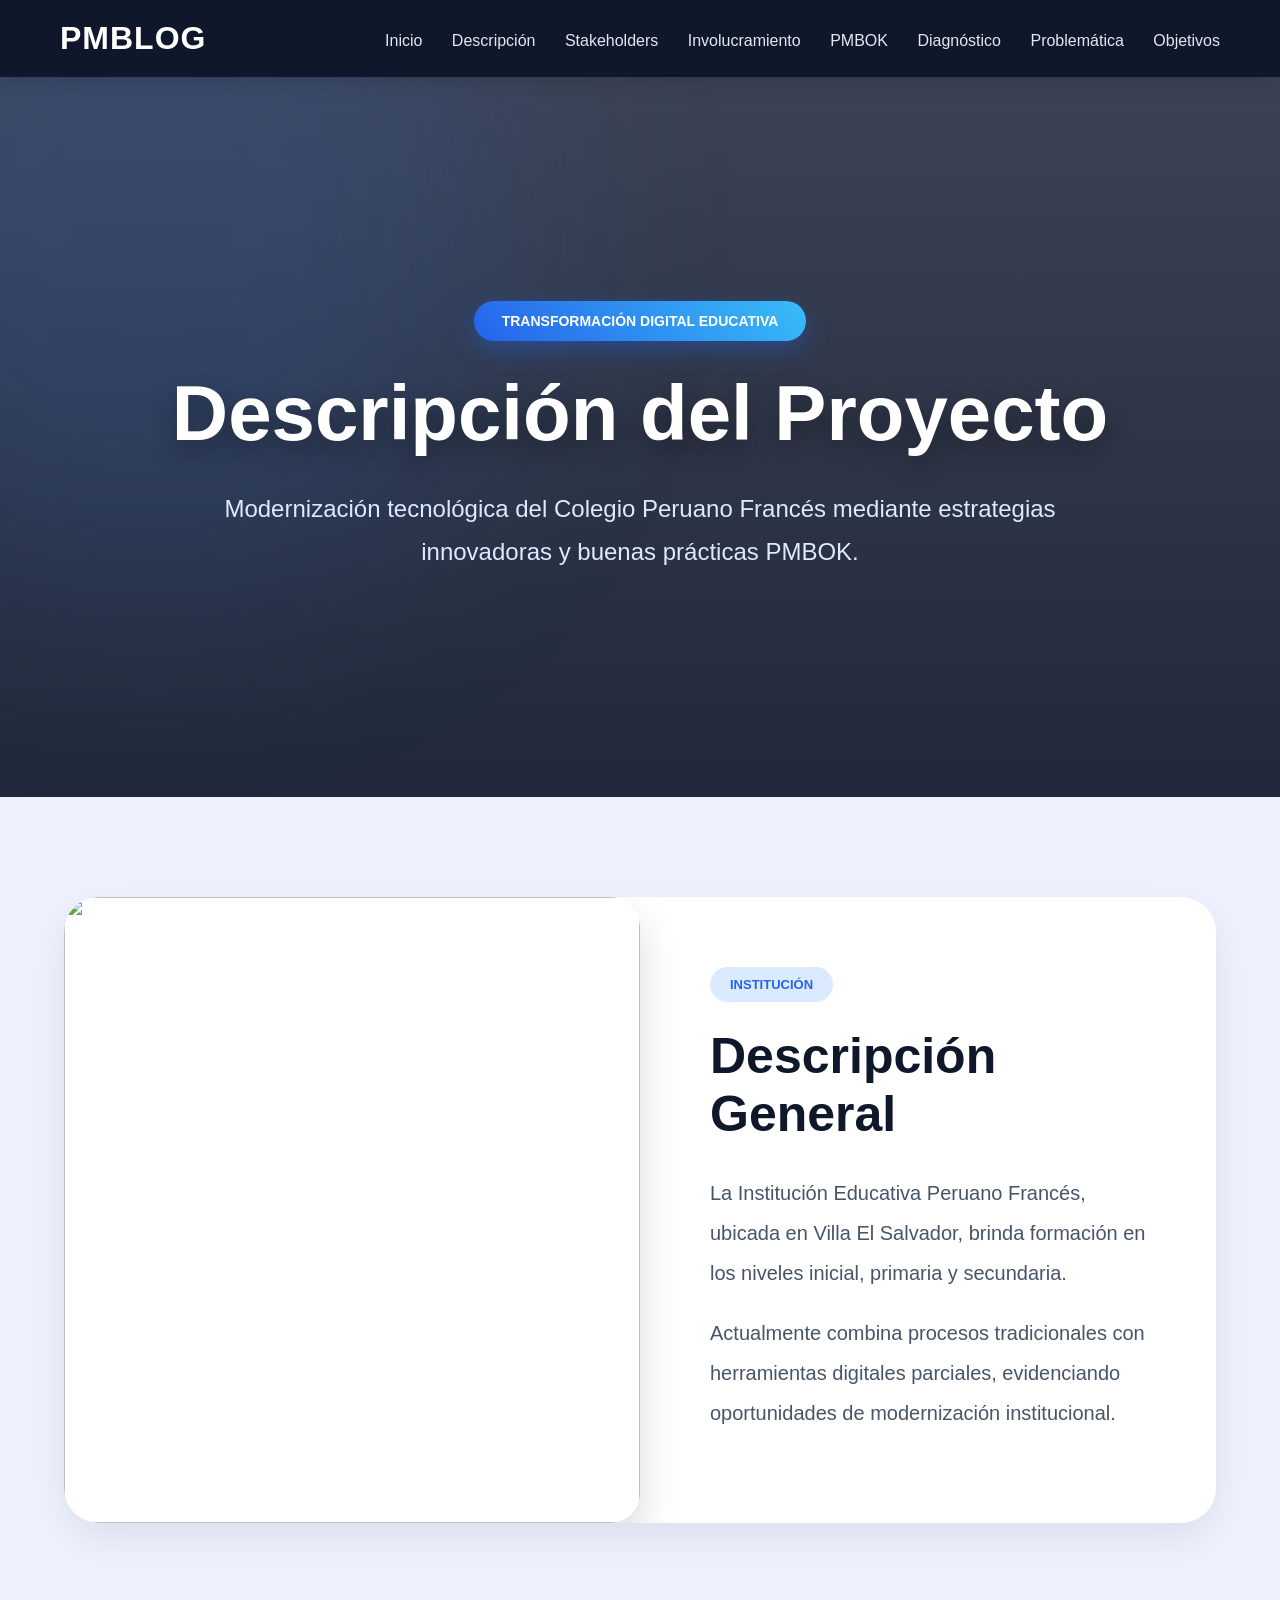
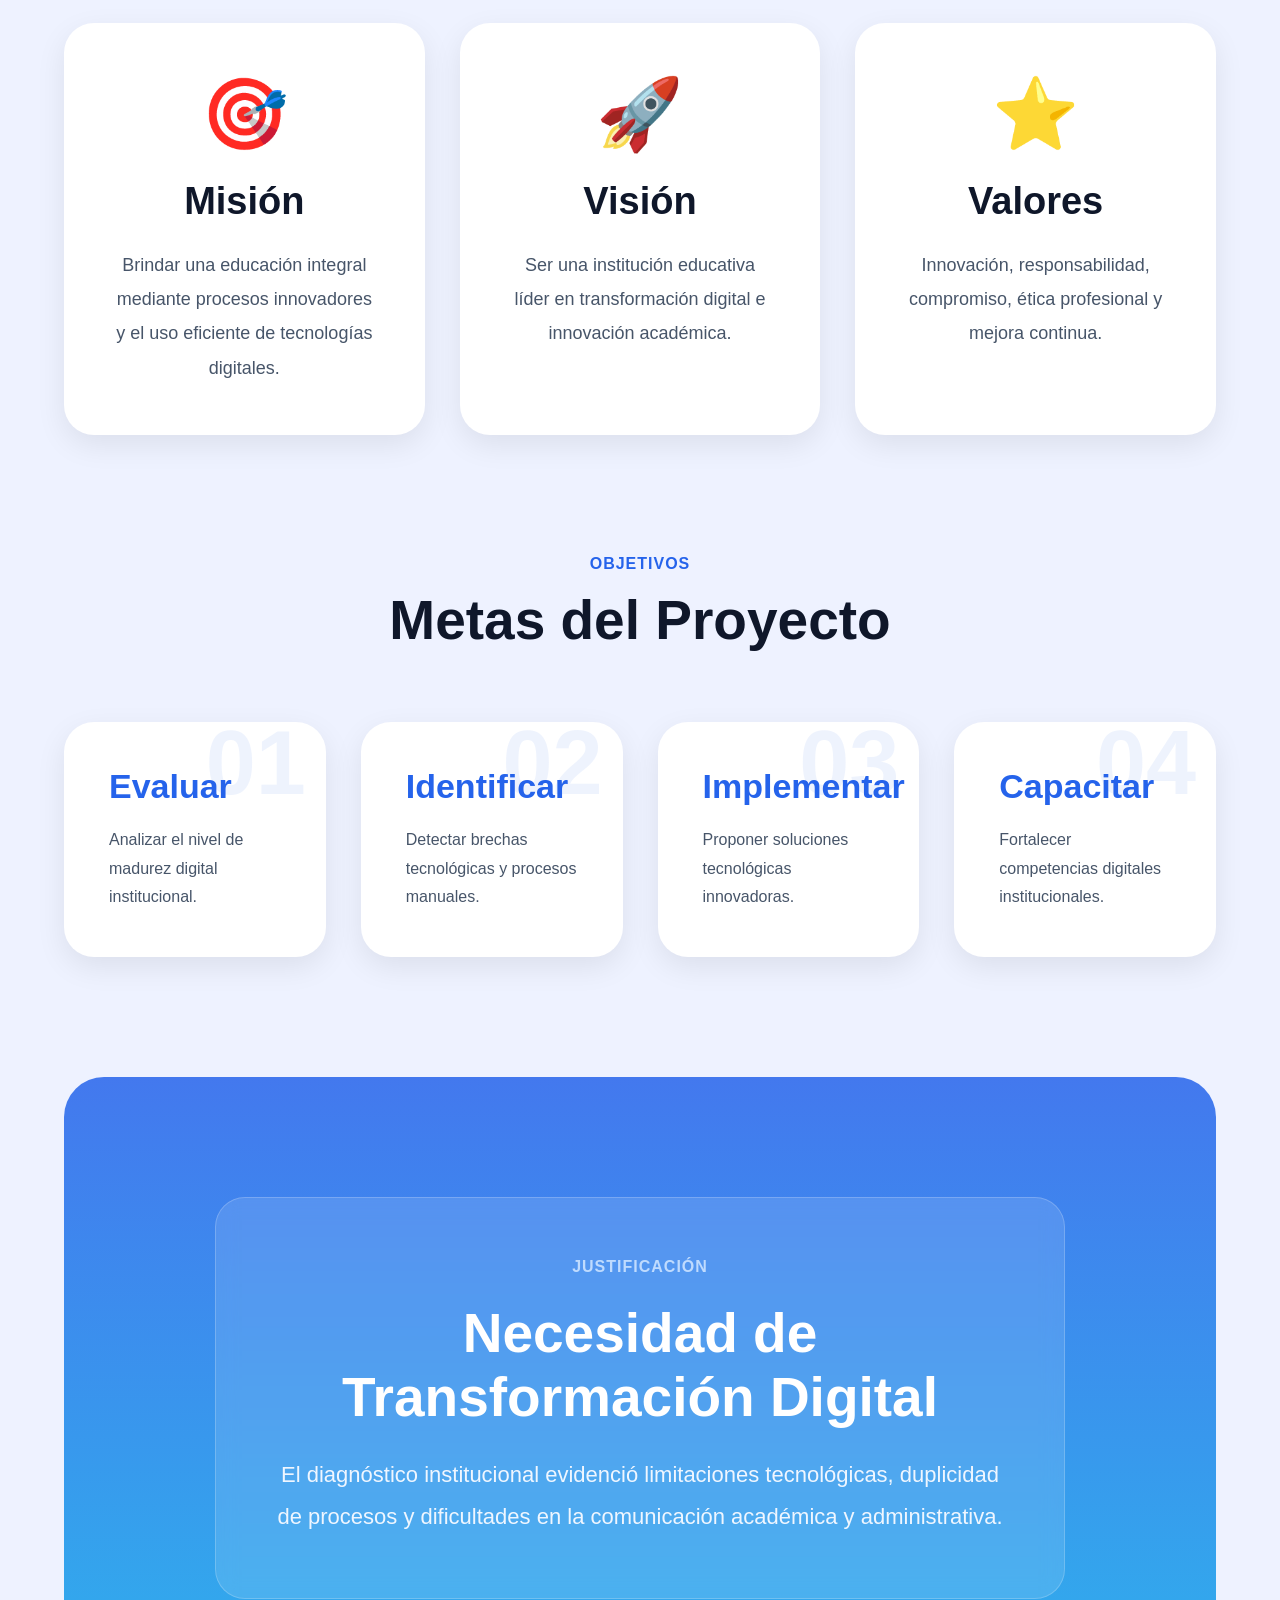
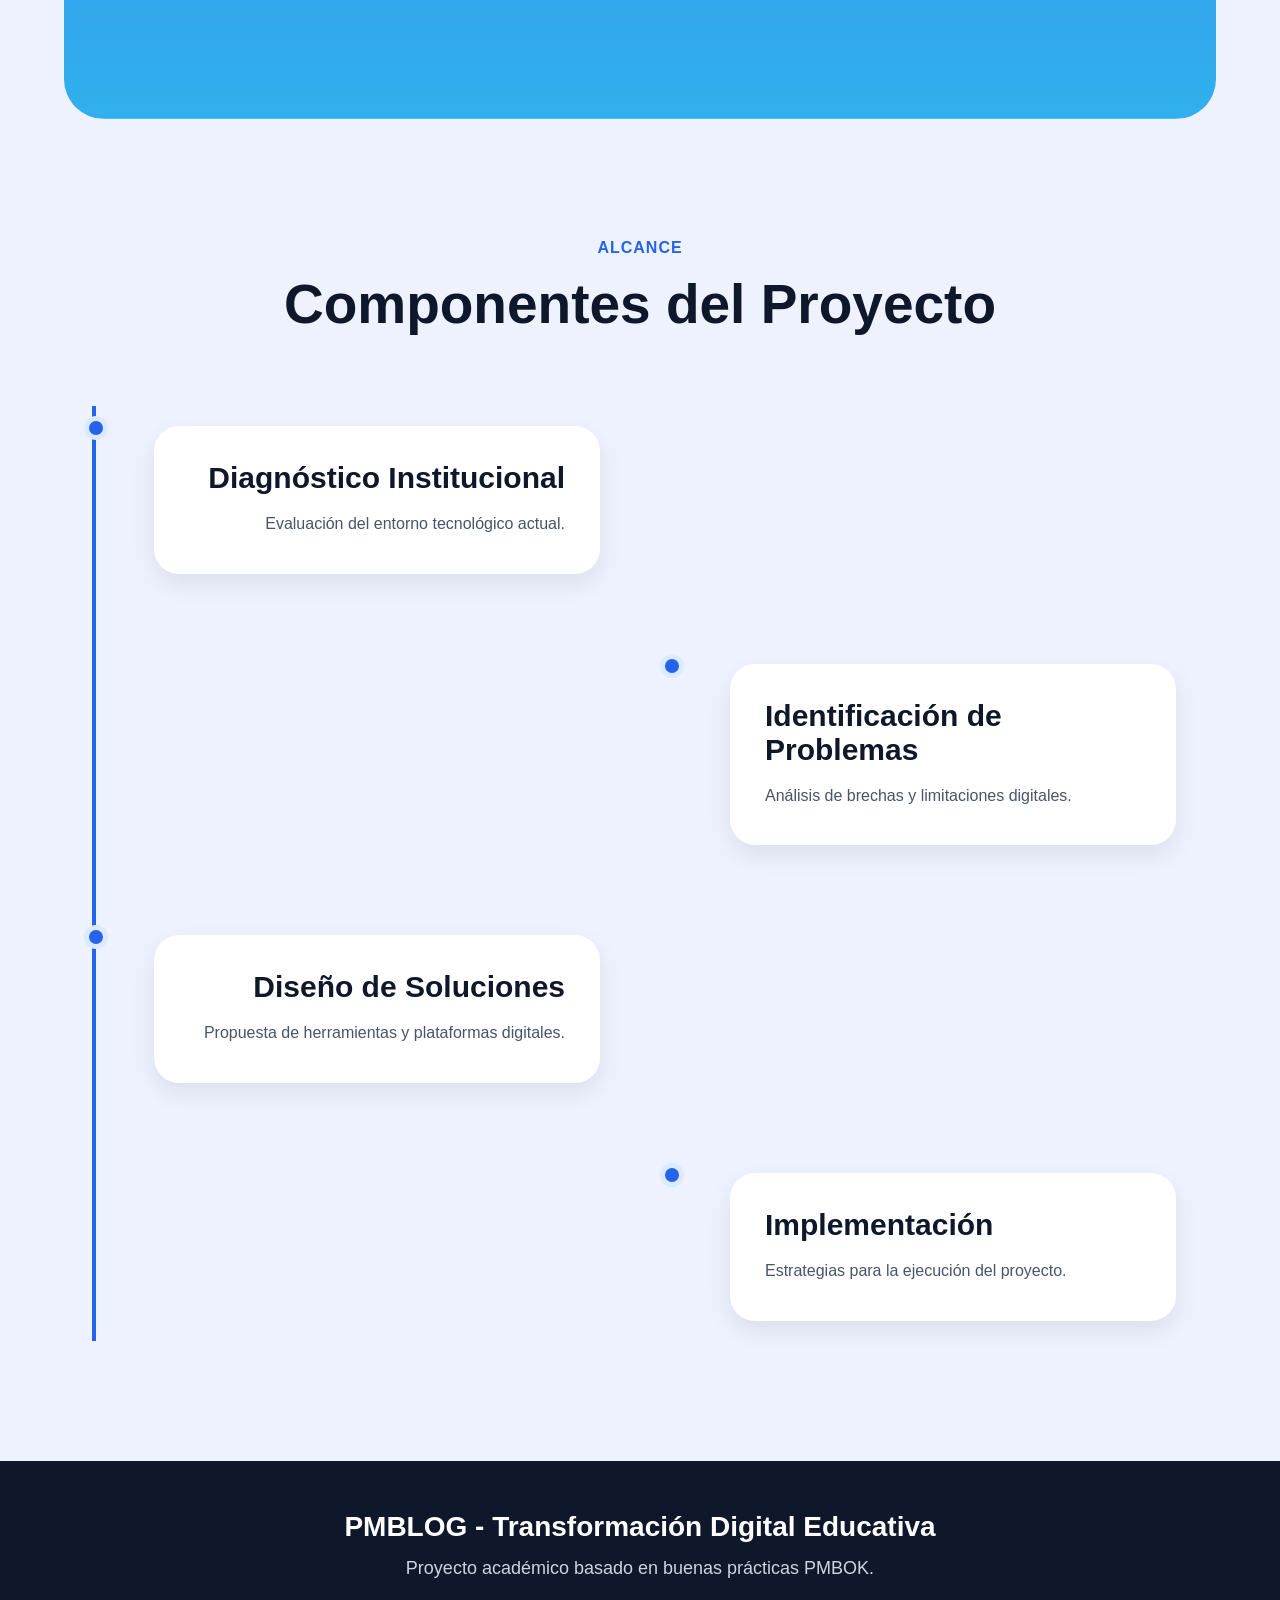
==== descripcion.html @ 5fd76dae "archivos en minusculas" ====
<!DOCTYPE html>
<html lang="es">

<head>

    <meta charset="UTF-8">

    <meta name="viewport" content="width=device-width, initial-scale=1.0">

    <title>Descripción del Proyecto - PMBLOG</title>

    <link rel="stylesheet" href="styles.css">

</head>

<body>

<!-- HEADER -->

<header>

    <div class="logo">
        PMBLOG
    </div>

    <nav>

        <a href="index.html">Inicio</a>
        <a href="descripcion.html">Descripción</a>
        <a href="stakeholders.html">Stakeholders</a>
        <a href="involucramiento.html">Involucramiento</a>
        <a href="proceso.html">PMBOK</a>
        <a href="diagnostico.html">Diagnóstico</a>
        <a href="problematica.html">Problemática</a>
        <a href="objetivos.html">Objetivos</a>

    </nav>

</header>

<!-- HERO FUTURISTA -->

<section class="hero-futurista">

    <div class="hero-overlay"></div>

    <div class="hero-futurista-content">

        <span class="categoria">
            TRANSFORMACIÓN DIGITAL EDUCATIVA
        </span>

        <h1>
            Descripción del Proyecto
        </h1>

        <p>
            Modernización tecnológica del
            Colegio Peruano Francés mediante
            estrategias innovadoras y buenas
            prácticas PMBOK.
        </p>

    </div>

</section>

<!-- DESCRIPCIÓN -->

<section class="bloque-futurista">

    <div class="bloque-img">

        <img
        src="https://images.unsplash.com/photo-1509062522246-3755977927d7">

    </div>

    <div class="bloque-info">

        <span class="mini-tag">
            INSTITUCIÓN
        </span>

        <h2>
            Descripción General
        </h2>

        <p>
            La Institución Educativa Peruano Francés,
            ubicada en Villa El Salvador,
            brinda formación en los niveles
            inicial, primaria y secundaria.
        </p>

        <p>
            Actualmente combina procesos
            tradicionales con herramientas
            digitales parciales, evidenciando
            oportunidades de modernización
            institucional.
        </p>

    </div>

</section>

<!-- MISION VISION -->

<section class="mvv-futurista">

    <div class="mvv-box">

        <div class="mvv-top">
            🎯
        </div>

        <h2>
            Misión
        </h2>

        <p>
            Brindar una educación integral
            mediante procesos innovadores
            y el uso eficiente de tecnologías digitales.
        </p>

    </div>

    <div class="mvv-box">

        <div class="mvv-top">
            🚀
        </div>

        <h2>
            Visión
        </h2>

        <p>
            Ser una institución educativa líder
            en transformación digital e innovación académica.
        </p>

    </div>

    <div class="mvv-box">

        <div class="mvv-top">
            ⭐
        </div>

        <h2>
            Valores
        </h2>

        <p>
            Innovación, responsabilidad,
            compromiso, ética profesional
            y mejora continua.
        </p>

    </div>

</section>

<!-- OBJETIVOS -->

<section class="objetivos-futuristas">

    <div class="titulo-central">

        <span>
            OBJETIVOS
        </span>

        <h2>
            Metas del Proyecto
        </h2>

    </div>

    <div class="objetivos-grid-futurista">

        <div class="objetivo-card">

            <div class="numero">
                01
            </div>

            <h3>
                Evaluar
            </h3>

            <p>
                Analizar el nivel
                de madurez digital
                institucional.
            </p>

        </div>

        <div class="objetivo-card">

            <div class="numero">
                02
            </div>

            <h3>
                Identificar
            </h3>

            <p>
                Detectar brechas
                tecnológicas y procesos manuales.
            </p>

        </div>

        <div class="objetivo-card">

            <div class="numero">
                03
            </div>

            <h3>
                Implementar
            </h3>

            <p>
                Proponer soluciones
                tecnológicas innovadoras.
            </p>

        </div>

        <div class="objetivo-card">

            <div class="numero">
                04
            </div>

            <h3>
                Capacitar
            </h3>

            <p>
                Fortalecer competencias
                digitales institucionales.
            </p>

        </div>

    </div>

</section>

<!-- JUSTIFICACIÓN -->

<section class="banner-justificacion">

    <div class="glass-box">

        <span>
            JUSTIFICACIÓN
        </span>

        <h2>
            Necesidad de Transformación Digital
        </h2>

        <p>
            El diagnóstico institucional evidenció
            limitaciones tecnológicas,
            duplicidad de procesos
            y dificultades en la comunicación
            académica y administrativa.
        </p>

    </div>

</section>

<!-- ALCANCE -->

<section class="alcance-section">

    <div class="titulo-central">

        <span>
            ALCANCE
        </span>

        <h2>
            Componentes del Proyecto
        </h2>

    </div>

    <div class="timeline">

        <div class="timeline-item">

            <div class="timeline-dot"></div>

            <div class="timeline-content">

                <h3>
                    Diagnóstico Institucional
                </h3>

                <p>
                    Evaluación del entorno tecnológico actual.
                </p>

            </div>

        </div>

        <div class="timeline-item">

            <div class="timeline-dot"></div>

            <div class="timeline-content">

                <h3>
                    Identificación de Problemas
                </h3>

                <p>
                    Análisis de brechas y limitaciones digitales.
                </p>

            </div>

        </div>

        <div class="timeline-item">

            <div class="timeline-dot"></div>

            <div class="timeline-content">

                <h3>
                    Diseño de Soluciones
                </h3>

                <p>
                    Propuesta de herramientas y plataformas digitales.
                </p>

            </div>

        </div>

        <div class="timeline-item">

            <div class="timeline-dot"></div>

            <div class="timeline-content">

                <h3>
                    Implementación
                </h3>

                <p>
                    Estrategias para la ejecución del proyecto.
                </p>

            </div>

        </div>

    </div>

</section>

<!-- FOOTER -->

<footer class="footer">

    <h3>
        PMBLOG - Transformación Digital Educativa
    </h3>

    <p>
        Proyecto académico basado
        en buenas prácticas PMBOK.
    </p>

</footer>

</body>

</html>
---- styles.css ----
*{
    margin:0;
    padding:0;
    box-sizing:border-box;
}

body{
    font-family:Arial, Helvetica, sans-serif;
    background:#f1f5f9;
    color:#1e293b;
}

/* HEADER */

header{
    background:#0f172a;
    padding:20px 60px;
    position:sticky;
    top:0;
    z-index:1000;
}

.logo{
    color:white;
    font-size:30px;
    font-weight:bold;
    display:inline-block;
}

nav{
    float:right;
    margin-top:5px;
}

nav a{
    color:#e2e8f0;
    text-decoration:none;
    margin-left:25px;
    font-size:16px;
    transition:0.3s;
}

nav a:hover{
    color:#38bdf8;
}

/* HERO */

.hero,
.hero-secundario{
    background:
    linear-gradient(
        rgba(15,23,42,0.85),
        rgba(15,23,42,0.85)
    ),
    url("img/portada.jpg");

    background-size:cover;
    background-position:center;

    text-align:center;

    padding:120px 20px;
}

.categoria{
    background:#2563eb;
    color:white;
    padding:10px 20px;
    border-radius:30px;
    font-size:14px;
    font-weight:bold;
}

.hero h1,
.hero-secundario h1{
    color:white;
    font-size:60px;
    margin-top:25px;
    line-height:1.2;
}

.hero p,
.hero-secundario p{
    color:#dbeafe;
    font-size:22px;
    margin-top:20px;
    line-height:1.8;
}

/* MINI CARDS */

.hero-mini-cards{
    margin-top:50px;
}

.mini-card{
    background:white;
    width:180px;
    display:inline-block;
    margin:10px;
    padding:25px;
    border-radius:20px;
    box-shadow:0 5px 15px rgba(0,0,0,0.1);
}

.mini-card h3{
    color:#2563eb;
    font-size:35px;
    margin-bottom:10px;
}

.mini-card span{
    color:#475569;
    font-size:16px;
}

/* BLOG */

.blog{
    width:90%;
    margin:50px auto;
    text-align:center;
}

.card{
    width:30%;
    background:white;
    display:inline-block;
    vertical-align:top;
    margin:15px;
    padding:35px;
    border-radius:20px;
    box-shadow:0 5px 20px rgba(0,0,0,0.08);
    transition:0.3s;
}

.card:hover{
    transform:translateY(-8px);
}

.card h2{
    color:#0f172a;
    margin-bottom:20px;
    font-size:28px;
}

.card p{
    color:#475569;
    line-height:1.8;
    margin-bottom:25px;
}

.card a{
    display:inline-block;
    background:#2563eb;
    color:white;
    padding:12px 24px;
    border-radius:10px;
    text-decoration:none;
    font-weight:bold;
}

.card a:hover{
    background:#1d4ed8;
}

/* INTEGRANTES */

.integrantes{
    background:rgba(255,255,255,0.12);
    width:70%;
    margin:50px auto 0 auto;
    padding:30px;
    border-radius:20px;
}

.integrantes h3{
    color:#38bdf8;
    margin-bottom:20px;
    font-size:30px;
}

.integrantes ul{
    list-style:none;
}

.integrantes li{
    color:white;
    margin-bottom:12px;
    font-size:20px;
}

/* CONTENIDO */

.contenido{
    width:90%;
    background:white;
    margin:50px auto;
    padding:60px;
    border-radius:20px;
    box-shadow:0 5px 20px rgba(0,0,0,0.08);
}

.contenido h2{
    text-align:center;
    color:#0f172a;
    font-size:42px;
    margin-bottom:35px;
}

.contenido p{
    font-size:20px;
    line-height:1.9;
    margin-bottom:25px;
    color:#475569;
    text-align:justify;
}

/* IMAGENES */

.imagen-contenido{
    width:100%;
    max-width:500px;
    height:280px;
    object-fit:cover;
    border-radius:20px;
    display:block;
    margin:0 auto 35px auto;
}

/* STAKEHOLDERS */

.contenedor-cards{
    width:92%;
    margin:60px auto;
    text-align:center;
}

.stake-card{
    width:30%;
    background:white;
    display:inline-block;
    vertical-align:top;
    margin:15px;
    border-radius:20px;
    overflow:hidden;
    box-shadow:0 5px 20px rgba(0,0,0,0.08);
    transition:0.3s;
}

.stake-card:hover{
    transform:translateY(-8px);
}

.stake-img{
    width:100%;
    height:250px;
    object-fit:cover;
}

.stake-info{
    padding:25px;
}

.badge{
    background:#2563eb;
    color:white;
    padding:8px 15px;
    border-radius:20px;
    font-size:13px;
}

.stake-card h2{
    color:#0f172a;
    margin:20px 0;
    font-size:28px;
}

.stake-card p{
    color:#475569;
    line-height:1.8;
}

/* TABLA */

.tabla-moderna{
    margin-top:30px;
}

.fila{
    display:flex;
    border-bottom:1px solid #e2e8f0;
}

.fila div{
    flex:1;
    padding:20px;
    font-size:18px;
}

.encabezado{
    background:#2563eb;
    color:white;
    font-weight:bold;
}

/* LISTAS */

.lista-requisitos{
    margin-top:30px;
    padding-left:20px;
}

.lista-requisitos li{
    margin-bottom:18px;
    font-size:20px;
    line-height:1.7;
    color:#475569;
}

/* FOOTER */

.footer{
    background:#0f172a;
    text-align:center;
    padding:50px 20px;
    margin-top:50px;
}

.footer h3{
    color:white;
    margin-bottom:15px;
    font-size:28px;
}

.footer p{
    color:#cbd5e1;
    font-size:18px;
}

/* RESPONSIVE */

@media(max-width:900px){

    header{
        text-align:center;
    }

    .logo{
        display:block;
    }

    nav{
        float:none;
        margin-top:20px;
    }

    nav a{
        display:block;
        margin:10px 0;
    }

    .hero h1,
    .hero-secundario h1{
        font-size:38px;
    }

    .hero p,
    .hero-secundario p{
        font-size:18px;
    }

    .mini-card{
        width:90%;
    }

    .card,
    .stake-card{
        width:95%;
    }

    .contenido{
        width:95%;
        padding:30px;
    }

    .contenido h2{
        font-size:32px;
    }

    .contenido p,
    .lista-requisitos li{
        font-size:18px;
    }

    .fila{
        display:block;
    }

    .integrantes{
        width:95%;
    }

}
/* TIMELINE PMBOK */

.timeline{

    margin-top:50px;

    position:relative;
}

.timeline::before{

    content:"";

    position:absolute;

    left:50%;

    top:0;

    width:4px;

    height:100%;

    background:#2563eb;

    transform:translateX(-50%);
}

.timeline-item{

    width:50%;

    padding:20px 40px;

    position:relative;
}

.timeline-item:nth-child(odd){

    left:0;

    text-align:right;
}

.timeline-item:nth-child(even){

    left:50%;
}

.timeline-numero{

    width:60px;

    height:60px;

    background:#2563eb;

    color:white;

    border-radius:50%;

    text-align:center;

    line-height:60px;

    font-size:24px;

    font-weight:bold;

    position:absolute;

    top:20px;
}

.timeline-item:nth-child(odd) .timeline-numero{

    right:-30px;
}

.timeline-item:nth-child(even) .timeline-numero{

    left:-30px;
}

.timeline-contenido{

    background:white;

    padding:30px;

    border-radius:20px;

    box-shadow:0 5px 20px rgba(0,0,0,0.08);
}

.timeline-contenido h3{

    color:#2563eb;

    margin-bottom:15px;

    font-size:28px;
}

.timeline-contenido p{

    color:#475569;

    line-height:1.8;
}

/* RESPONSIVE */

@media(max-width:900px){

    .timeline::before{
        left:30px;
    }

    .timeline-item{

        width:100%;

        left:0 !important;

        text-align:left !important;

        padding-left:80px;

        padding-right:20px;
    }

    .timeline-numero{

        left:0 !important;
    }

}
/* HERO PMBOK */

.hero-pmbok{

    height:700px;

    background:
    linear-gradient(
        rgba(15,23,42,.75),
        rgba(15,23,42,.85)
    ),
    url("../img/pmbok-banner.jpg");

    background-size:cover;
    background-position:center;

    display:flex;
    justify-content:center;
    align-items:center;

    text-align:center;

    position:relative;
}

.hero-pmbok-content{

    position:relative;
    z-index:2;

    max-width:900px;
}

.hero-pmbok h1{

    color:white;

    font-size:75px;

    margin-top:25px;
}

.hero-pmbok p{

    color:#dbeafe;

    font-size:24px;

    margin-top:20px;

    line-height:1.8;
}

/* BLOQUES */

.bloque-horizontal{

    width:90%;

    margin:80px auto;

    display:grid;

    grid-template-columns:1fr 1fr;

    gap:50px;

    align-items:center;
}

.bloque-img img{

    width:100%;

    height:500px;

    object-fit:cover;

    border-radius:30px;

    box-shadow:
    0 20px 40px rgba(0,0,0,.15);
}

.bloque-texto{

    position:relative;
}

.numero-fondo{

    position:absolute;

    top:-70px;

    left:0;

    font-size:140px;

    font-weight:bold;

    color:rgba(37,99,235,.08);
}

.bloque-texto h2{

    font-size:48px;

    color:#0f172a;

    margin-bottom:25px;
}

.bloque-texto p{

    font-size:22px;

    line-height:1.9;

    color:#475569;
}

/* CARDS */

.seccion-cards{

    background:white;

    padding:90px 5%;
}

.titulo-centro{

    text-align:center;

    margin-bottom:60px;
}

.titulo-centro h2{

    font-size:50px;

    color:#0f172a;
}

.cards-pmbok{

    display:grid;

    grid-template-columns:
    repeat(auto-fit,minmax(300px,1fr));

    gap:35px;
}

.fase-card{

    background:#f8fafc;

    border-radius:30px;

    overflow:hidden;

    transition:.4s;

    position:relative;

    box-shadow:
    0 10px 30px rgba(0,0,0,.08);
}

.fase-card:hover{

    transform:
    translateY(-12px);
}

.fase-card img{

    width:100%;

    height:240px;

    object-fit:cover;
}

.fase-card h3{

    font-size:32px;

    margin:25px;
}

.fase-card p{

    margin:0 25px 30px;

    line-height:1.8;

    color:#475569;
}

.fase-numero{

    position:absolute;

    top:15px;
    right:15px;

    width:55px;
    height:55px;

    border-radius:50%;

    background:#2563eb;

    color:white;

    text-align:center;

    line-height:55px;

    font-weight:bold;

    font-size:22px;
}

/* BANNER */

.banner-destacado{

    margin:100px auto;

    width:90%;

    background:
    linear-gradient(
        45deg,
        #2563eb,
        #0ea5e9
    );

    border-radius:35px;

    padding:90px;

    color:white;

    text-align:center;
}

.banner-destacado h2{

    font-size:55px;

    margin-bottom:25px;
}

.banner-destacado p{

    font-size:24px;

    line-height:1.9;
}

/* BENEFICIOS */

.beneficios-grid{

    width:90%;

    margin:80px auto;

    display:grid;

    grid-template-columns:
    repeat(auto-fit,minmax(280px,1fr));

    gap:30px;
}

.beneficio{

    background:white;

    padding:45px;

    border-radius:25px;

    text-align:center;

    transition:.4s;

    box-shadow:
    0 10px 25px rgba(0,0,0,.08);
}

.beneficio:hover{

    transform:scale(1.04);
}

.beneficio h3{

    color:#2563eb;

    font-size:32px;

    margin-bottom:20px;
}

.beneficio p{

    color:#475569;

    line-height:1.8;
}

/* RESPONSIVE */

@media(max-width:900px){

    .bloque-horizontal{

        grid-template-columns:1fr;
    }

    .hero-pmbok h1{

        font-size:45px;
    }

    .bloque-texto h2{

        font-size:35px;
    }

    .banner-destacado{

        padding:50px 30px;
    }

    .banner-destacado h2{

        font-size:38px;
    }

}
/* HERO PROBLEMÁTICA */

.hero-problematica{

    height:700px;

    background:
    linear-gradient(
        rgba(15,23,42,.78),
        rgba(15,23,42,.88)
    ),
    url("../img/problematica-banner.jpg");

    background-size:cover;
    background-position:center;

    display:flex;
    justify-content:center;
    align-items:center;

    text-align:center;

    position:relative;
}

.hero-problema-content{

    position:relative;

    z-index:2;

    max-width:900px;
}

.hero-problema-content h1{

    color:white;

    font-size:75px;

    margin-top:25px;
}

.hero-problema-content p{

    color:#dbeafe;

    font-size:24px;

    line-height:1.8;

    margin-top:20px;
}

/* INTRO */

.problema-intro{

    width:90%;

    margin:auto;

    margin-top:-80px;

    position:relative;

    z-index:5;
}

.problema-box{

    background:white;

    padding:60px;

    border-radius:30px;

    box-shadow:
    0 20px 40px rgba(0,0,0,.12);

    text-align:center;
}

.problema-box h2{

    font-size:45px;

    margin-bottom:25px;

    color:#0f172a;
}

.problema-box p{

    font-size:22px;

    line-height:1.9;

    color:#475569;
}

/* GRID */

.problemas-grid{

    width:90%;

    margin:80px auto;

    display:grid;

    grid-template-columns:
    repeat(3,1fr);

    gap:30px;
}

.problema-card{

    background:white;

    border-radius:30px;

    overflow:hidden;

    box-shadow:
    0 10px 30px rgba(0,0,0,.08);

    transition:.4s;
}

.problema-card:hover{

    transform:
    translateY(-12px);
}

.problema-card img{

    width:100%;

    height:260px;

    object-fit:cover;
}

.problema-info{

    padding:30px;
}

.problema-info h2{

    font-size:30px;

    margin-bottom:20px;

    color:#0f172a;
}

.problema-info p{

    line-height:1.8;

    color:#475569;
}

/* TAMAÑOS */

.grande{

    grid-column:span 2;
}

.ancho{

    grid-column:span 2;
}

/* IMPACTO */

.impacto-section{

    width:90%;

    margin:100px auto;

    display:grid;

    grid-template-columns:1fr 1fr;

    gap:50px;

    align-items:center;
}

.impacto-left{

    background:
    linear-gradient(
        45deg,
        #2563eb,
        #0ea5e9
    );

    padding:80px;

    border-radius:35px;

    color:white;

    text-align:center;
}

.impacto-numero{

    font-size:120px;

    font-weight:bold;
}

.impacto-left h2{

    font-size:40px;

    margin-top:20px;
}

.impacto-right p{

    font-size:22px;

    line-height:1.9;

    margin-bottom:25px;

    color:#475569;
}

.impacto-right ul{

    padding-left:25px;
}

.impacto-right li{

    margin-bottom:18px;

    font-size:20px;

    color:#334155;
}

/* SOLUCIÓN */

.solucion-banner{

    width:90%;

    margin:100px auto;

    background:#0f172a;

    border-radius:35px;

    padding:90px;

    text-align:center;
}

.solucion-banner h2{

    color:white;

    font-size:55px;

    margin-bottom:30px;
}

.solucion-banner p{

    color:#cbd5e1;

    font-size:24px;

    line-height:1.9;

    max-width:900px;

    margin:auto;
}

/* RESPONSIVE */

@media(max-width:900px){

    .hero-problema-content h1{

        font-size:45px;
    }

    .problemas-grid{

        grid-template-columns:1fr;
    }

    .grande,
    .ancho{

        grid-column:span 1;
    }

    .impacto-section{

        grid-template-columns:1fr;
    }

    .solucion-banner{

        padding:50px 25px;
    }

    .solucion-banner h2{

        font-size:38px;
    }

}
/* HERO DIAGNÓSTICO */

.hero-diagnostico{

    height:700px;

    background:
    linear-gradient(
        rgba(15,23,42,.80),
        rgba(15,23,42,.88)
    ),
    url("../img/diagnostico-banner.jpg");

    background-size:cover;
    background-position:center;

    display:flex;
    justify-content:center;
    align-items:center;

    text-align:center;
}

.hero-diagnostico-content{

    max-width:900px;
}

.hero-diagnostico h1{

    color:white;

    font-size:75px;

    margin-top:25px;
}

.hero-diagnostico p{

    color:#dbeafe;

    font-size:24px;

    margin-top:20px;

    line-height:1.8;
}

/* DASHBOARD */

.dashboard{

    width:90%;

    margin:auto;

    margin-top:-100px;

    position:relative;

    z-index:5;

    display:grid;

    grid-template-columns:2fr 1fr 1fr;

    gap:25px;
}

.dashboard-card{

    background:white;

    border-radius:30px;

    padding:35px;

    box-shadow:
    0 15px 40px rgba(0,0,0,.1);
}

.dashboard-card.grande img{

    width:100%;

    height:280px;

    object-fit:cover;

    border-radius:20px;

    margin-top:25px;
}

.dashboard-card h2{

    font-size:38px;

    margin-bottom:20px;
}

.dashboard-card p{

    line-height:1.8;

    color:#475569;
}

.dashboard-card.mini{

    display:flex;

    flex-direction:column;

    justify-content:center;

    align-items:center;

    text-align:center;
}

.dashboard-card.mini h3{

    font-size:24px;

    color:#334155;

    margin-bottom:20px;
}

.dashboard-card.mini span{

    font-size:55px;

    font-weight:bold;

    color:#2563eb;
}

/* INDICADORES */

.indicadores-section{

    width:90%;

    margin:90px auto;

    display:grid;

    grid-template-columns:
    repeat(auto-fit,minmax(280px,1fr));

    gap:35px;
}

.indicador-box{

    background:white;

    padding:45px;

    border-radius:30px;

    text-align:center;

    transition:.4s;

    box-shadow:
    0 10px 30px rgba(0,0,0,.08);
}

.indicador-box:hover{

    transform:translateY(-10px);
}

.circle{

    width:150px;

    height:150px;

    margin:auto;

    border-radius:50%;

    border:12px solid #2563eb;

    display:flex;
    justify-content:center;
    align-items:center;

    font-size:38px;

    font-weight:bold;

    color:#2563eb;

    margin-bottom:30px;
}

.indicador-box h3{

    font-size:28px;

    color:#0f172a;
}

/* ANALISIS */

.analisis-grid{

    width:90%;

    margin:80px auto;

    display:grid;

    gap:30px;
}

.analisis-item{

    background:white;

    border-radius:30px;

    overflow:hidden;

    display:grid;

    grid-template-columns:320px 1fr;

    align-items:center;

    box-shadow:
    0 10px 30px rgba(0,0,0,.08);

    transition:.4s;
}

.analisis-item:hover{

    transform:scale(1.02);
}

.analisis-item img{

    width:100%;

    height:100%;

    object-fit:cover;
}

.analisis-item div{

    padding:40px;
}

.analisis-item h2{

    font-size:36px;

    margin-bottom:20px;

    color:#0f172a;
}

.analisis-item p{

    line-height:1.8;

    color:#475569;

    font-size:20px;
}

/* FINAL */

.diagnostico-final{

    width:90%;

    margin:100px auto;

    background:
    linear-gradient(
        rgba(37,99,235,.85),
        rgba(14,165,233,.85)
    ),
    url("../img/tecnologia.jpg");

    background-size:cover;
    background-position:center;

    border-radius:35px;

    padding:120px 60px;

    position:relative;

    overflow:hidden;
}

.blur-box{

    background:
    rgba(255,255,255,.15);

    backdrop-filter:blur(12px);

    padding:50px;

    border-radius:30px;

    max-width:850px;

    margin:auto;

    text-align:center;
}

.blur-box h2{

    color:white;

    font-size:55px;

    margin-bottom:30px;
}

.blur-box p{

    color:#eff6ff;

    font-size:24px;

    line-height:1.9;
}

/* RESPONSIVE */

@media(max-width:900px){

    .dashboard{

        grid-template-columns:1fr;
    }

    .hero-diagnostico h1{

        font-size:45px;
    }

    .analisis-item{

        grid-template-columns:1fr;
    }

    .analisis-item img{

        height:250px;
    }

    .blur-box h2{

        font-size:38px;
    }

} 
/* HERO OBJETIVOS */

.hero-objetivos{

    height:650px;

    background:
    linear-gradient(
        rgba(15,23,42,.82),
        rgba(15,23,42,.90)
    ),
    url("../img/objetivos-banner.jpg");

    background-size:cover;
    background-position:center;

    display:flex;
    justify-content:center;
    align-items:center;

    text-align:center;
}

.hero-objetivos-content{

    max-width:900px;
}

.hero-objetivos h1{

    color:white;

    font-size:70px;

    margin-top:25px;
}

.hero-objetivos p{

    color:#dbeafe;

    font-size:24px;

    line-height:1.8;

    margin-top:20px;
}

/* OBJETIVO GENERAL */

.objetivo-general{

    width:85%;

    margin:auto;

    margin-top:-70px;

    position:relative;

    z-index:5;

    background:white;

    padding:70px;

    border-radius:30px;

    box-shadow:
    0 15px 40px rgba(0,0,0,.10);

    text-align:center;
}

.linea-top{

    width:120px;

    height:6px;

    background:#2563eb;

    margin:auto;

    border-radius:20px;

    margin-bottom:35px;
}

.objetivo-general h2{

    font-size:48px;

    color:#0f172a;

    margin-bottom:30px;
}

.objetivo-general p{

    font-size:24px;

    line-height:2;

    color:#475569;
}

/* ESPECÍFICOS */

.objetivos-especificos{

    width:90%;

    margin:100px auto;
}

.titulo-formal{

    text-align:center;

    margin-bottom:70px;
}

.titulo-formal h2{

    font-size:55px;

    color:#0f172a;

    margin-bottom:20px;
}

.titulo-formal p{

    font-size:22px;

    color:#64748b;
}

.objetivos-grid{

    display:grid;

    grid-template-columns:
    repeat(auto-fit,minmax(280px,1fr));

    gap:35px;
}

.objetivo-item{

    background:white;

    padding:45px;

    border-radius:30px;

    position:relative;

    overflow:hidden;

    transition:.4s;

    box-shadow:
    0 10px 30px rgba(0,0,0,.08);
}

.objetivo-item:hover{

    transform:
    translateY(-10px);
}

.objetivo-numero{

    position:absolute;

    top:-10px;
    right:20px;

    font-size:90px;

    font-weight:bold;

    color:rgba(37,99,235,.08);
}

.objetivo-item h3{

    font-size:34px;

    color:#2563eb;

    margin-bottom:25px;

    position:relative;
}

.objetivo-item p{

    line-height:1.9;

    color:#475569;

    position:relative;
}

/* RESULTADOS */

.resultados-formales{

    width:90%;

    margin:100px auto;
}

.resultado-box{

    background:#0f172a;

    padding:80px;

    border-radius:35px;

    color:white;
}

.resultado-box h2{

    font-size:50px;

    margin-bottom:40px;

    text-align:center;
}

.resultado-box ul{

    max-width:800px;

    margin:auto;

    padding-left:20px;
}

.resultado-box li{

    font-size:22px;

    margin-bottom:25px;

    line-height:1.8;
}

/* INDICADORES */

.indicadores-formales{

    width:90%;

    margin:100px auto;

    text-align:center;
}

.indicadores-formales h2{

    font-size:50px;

    margin-bottom:60px;

    color:#0f172a;
}

.indicadores-grid{

    display:grid;

    grid-template-columns:
    repeat(auto-fit,minmax(250px,1fr));

    gap:35px;
}

.indicador-formal{

    background:white;

    padding:50px;

    border-radius:30px;

    box-shadow:
    0 10px 30px rgba(0,0,0,.08);

    transition:.4s;
}

.indicador-formal:hover{

    transform:scale(1.05);
}

.indicador-formal span{

    font-size:70px;

    font-weight:bold;

    color:#2563eb;

    display:block;

    margin-bottom:20px;
}

.indicador-formal p{

    color:#475569;

    font-size:20px;
}

/* RESPONSIVE */

@media(max-width:900px){

    .hero-objetivos h1{

        font-size:45px;
    }

    .objetivo-general{

        padding:40px 25px;
    }

    .objetivo-general h2{

        font-size:35px;
    }

    .objetivo-general p{

        font-size:18px;
    }

    .titulo-formal h2{

        font-size:38px;
    }

    .resultado-box{

        padding:50px 25px;
    }

    .resultado-box h2{

        font-size:36px;
    }

}
/* =========================
   RESET
========================= */

*{
    margin:0;
    padding:0;
    box-sizing:border-box;
}

html{
    scroll-behavior:smooth;
}

body{
    font-family:Arial, Helvetica, sans-serif;
    background:#eef2ff;
    color:#1e293b;
    overflow-x:hidden;
}

/* =========================
   HEADER
========================= */

header{

    background:#0f172a;

    display:flex;
    justify-content:space-between;
    align-items:center;

    padding:20px 60px;

    position:sticky;
    top:0;

    z-index:1000;

    box-shadow:
    0 5px 20px rgba(0,0,0,.15);
}

.logo{

    color:white;

    font-size:32px;

    font-weight:bold;

    letter-spacing:1px;
}

nav a{

    color:#e2e8f0;

    text-decoration:none;

    margin-left:25px;

    font-size:16px;

    transition:.3s;
}

nav a:hover{

    color:#38bdf8;
}

/* =========================
   HERO FUTURISTA
========================= */

.hero-futurista{

    height:720px;

    background:
    linear-gradient(
        rgba(15,23,42,.80),
        rgba(15,23,42,.92)
    ),
    url("https://images.unsplash.com/photo-1522202176988-66273c2fd55f");

    background-size:cover;
    background-position:center;

    display:flex;
    justify-content:center;
    align-items:center;

    text-align:center;

    position:relative;

    overflow:hidden;
}

.hero-overlay{

    position:absolute;

    width:700px;
    height:700px;

    background:
    rgba(59,130,246,.15);

    border-radius:50%;

    filter:blur(120px);

    top:-200px;
    left:-200px;
}

.hero-futurista-content{

    position:relative;

    z-index:2;

    max-width:1000px;

    padding:20px;
}

.categoria{

    background:
    linear-gradient(
        45deg,
        #2563eb,
        #38bdf8
    );

    color:white;

    padding:12px 28px;

    border-radius:50px;

    font-size:14px;

    font-weight:bold;

    display:inline-block;

    box-shadow:
    0 8px 25px rgba(37,99,235,.4);
}

.hero-futurista h1{

    color:white;

    font-size:78px;

    margin-top:30px;

    line-height:1.1;

    text-shadow:
    0 10px 25px rgba(0,0,0,.35);
}

.hero-futurista p{

    color:#dbeafe;

    font-size:24px;

    margin-top:30px;

    line-height:1.8;
}

/* =========================
   BLOQUES FUTURISTAS
========================= */

.bloque-futurista{

    width:90%;

    margin:100px auto;

    background:white;

    border-radius:35px;

    overflow:hidden;

    display:grid;

    grid-template-columns:1fr 1fr;

    box-shadow:
    0 15px 40px rgba(0,0,0,.08);

    transition:.4s;
}

.bloque-futurista:hover{

    transform:
    translateY(-8px);
}

.bloque-img img{

    width:100%;

    height:100%;

    object-fit:cover;
}

.bloque-info{

    padding:70px;
}

.mini-tag{

    background:#dbeafe;

    color:#2563eb;

    padding:10px 20px;

    border-radius:50px;

    font-size:13px;

    font-weight:bold;

    display:inline-block;

    margin-bottom:25px;
}

.bloque-info h2{

    font-size:50px;

    color:#0f172a;

    margin-bottom:30px;
}

.bloque-info p{

    color:#475569;

    line-height:2;

    font-size:20px;

    margin-bottom:20px;
}

/* =========================
   MISION VISION
========================= */

.mvv-futurista{

    width:90%;

    margin:auto;

    display:grid;

    grid-template-columns:
    repeat(auto-fit,minmax(300px,1fr));

    gap:35px;
}

.mvv-box{

    background:white;

    padding:50px;

    border-radius:30px;

    text-align:center;

    position:relative;

    overflow:hidden;

    transition:.4s;

    box-shadow:
    0 10px 30px rgba(0,0,0,.08);
}

.mvv-box:hover{

    transform:
    translateY(-10px);

    box-shadow:
    0 20px 40px rgba(37,99,235,.15);
}

.mvv-top{

    font-size:70px;

    margin-bottom:25px;
}

.mvv-box h2{

    color:#0f172a;

    font-size:38px;

    margin-bottom:25px;
}

.mvv-box p{

    color:#475569;

    line-height:1.9;

    font-size:18px;
}

/* =========================
   TITULOS
========================= */

.titulo-central{

    text-align:center;

    margin-bottom:70px;
}

.titulo-central span{

    color:#2563eb;

    font-weight:bold;

    letter-spacing:1px;
}

.titulo-central h2{

    font-size:55px;

    color:#0f172a;

    margin-top:15px;
}

/* =========================
   OBJETIVOS
========================= */

.objetivos-futuristas{

    width:90%;

    margin:120px auto;
}

.objetivos-grid-futurista{

    display:grid;

    grid-template-columns:
    repeat(auto-fit,minmax(250px,1fr));

    gap:35px;
}

.objetivo-card{

    background:white;

    padding:45px;

    border-radius:30px;

    position:relative;

    overflow:hidden;

    transition:.4s;

    box-shadow:
    0 10px 30px rgba(0,0,0,.08);
}

.objetivo-card:hover{

    transform:
    scale(1.04);
}

.numero{

    position:absolute;

    top:-10px;
    right:20px;

    font-size:90px;

    font-weight:bold;

    color:rgba(37,99,235,.08);
}

.objetivo-card h3{

    font-size:34px;

    color:#2563eb;

    margin-bottom:20px;
}

.objetivo-card p{

    color:#475569;

    line-height:1.8;
}

/* =========================
   JUSTIFICACION
========================= */

.banner-justificacion{

    width:90%;

    margin:120px auto;

    background:
    linear-gradient(
        rgba(37,99,235,.85),
        rgba(14,165,233,.85)
    ),
    url("https://images.unsplash.com/photo-1516321318423-f06f85e504b3");

    background-size:cover;
    background-position:center;

    border-radius:40px;

    padding:120px 50px;

    position:relative;

    overflow:hidden;
}

.glass-box{

    max-width:850px;

    margin:auto;

    background:
    rgba(255,255,255,.12);

    backdrop-filter:blur(10px);

    border:
    1px solid rgba(255,255,255,.2);

    padding:60px;

    border-radius:30px;

    text-align:center;
}

.glass-box span{

    color:#bfdbfe;

    font-weight:bold;

    letter-spacing:1px;
}

.glass-box h2{

    color:white;

    font-size:55px;

    margin:25px 0;
}

.glass-box p{

    color:#eff6ff;

    font-size:22px;

    line-height:1.9;
}

/* =========================
   TIMELINE
========================= */

.alcance-section{

    width:90%;

    margin:120px auto;
}

.timeline{

    position:relative;

    margin-top:60px;
}

.timeline::before{

    content:"";

    position:absolute;

    left:30px;
    top:0;

    width:4px;
    height:100%;

    background:#2563eb;
}

.timeline-item{

    position:relative;

    padding-left:90px;

    margin-bottom:50px;
}

.timeline-dot{

    width:24px;
    height:24px;

    background:#2563eb;

    border-radius:50%;

    position:absolute;

    left:20px;
    top:10px;

    border:5px solid #dbeafe;
}

.timeline-content{

    background:white;

    padding:35px;

    border-radius:25px;

    box-shadow:
    0 10px 25px rgba(0,0,0,.08);

    transition:.3s;
}

.timeline-content:hover{

    transform:
    translateX(10px);
}

.timeline-content h3{

    color:#0f172a;

    font-size:30px;

    margin-bottom:15px;
}

.timeline-content p{

    color:#475569;

    line-height:1.8;
}

/* =========================
   FOOTER
========================= */

.footer{

    background:#0f172a;

    color:white;

    text-align:center;

    padding:50px 20px;

    margin-top:100px;
}

.footer h3{

    font-size:28px;

    margin-bottom:15px;
}

.footer p{

    color:#cbd5e1;
}

/* =========================
   RESPONSIVE
========================= */

@media(max-width:900px){

    header{

        flex-direction:column;
    }

    nav{

        margin-top:20px;

        text-align:center;
    }

    nav a{

        display:block;

        margin:10px 0;
    }

    .hero-futurista h1{

        font-size:45px;
    }

    .hero-futurista p{

        font-size:18px;
    }

    .bloque-futurista{

        grid-template-columns:1fr;
    }

    .bloque-info{

        padding:35px;
    }

    .bloque-info h2{

        font-size:35px;
    }

    .glass-box{

        padding:35px 25px;
    }

    .glass-box h2{

        font-size:35px;
    }

    .timeline-item{

        padding-left:70px;
    }

}
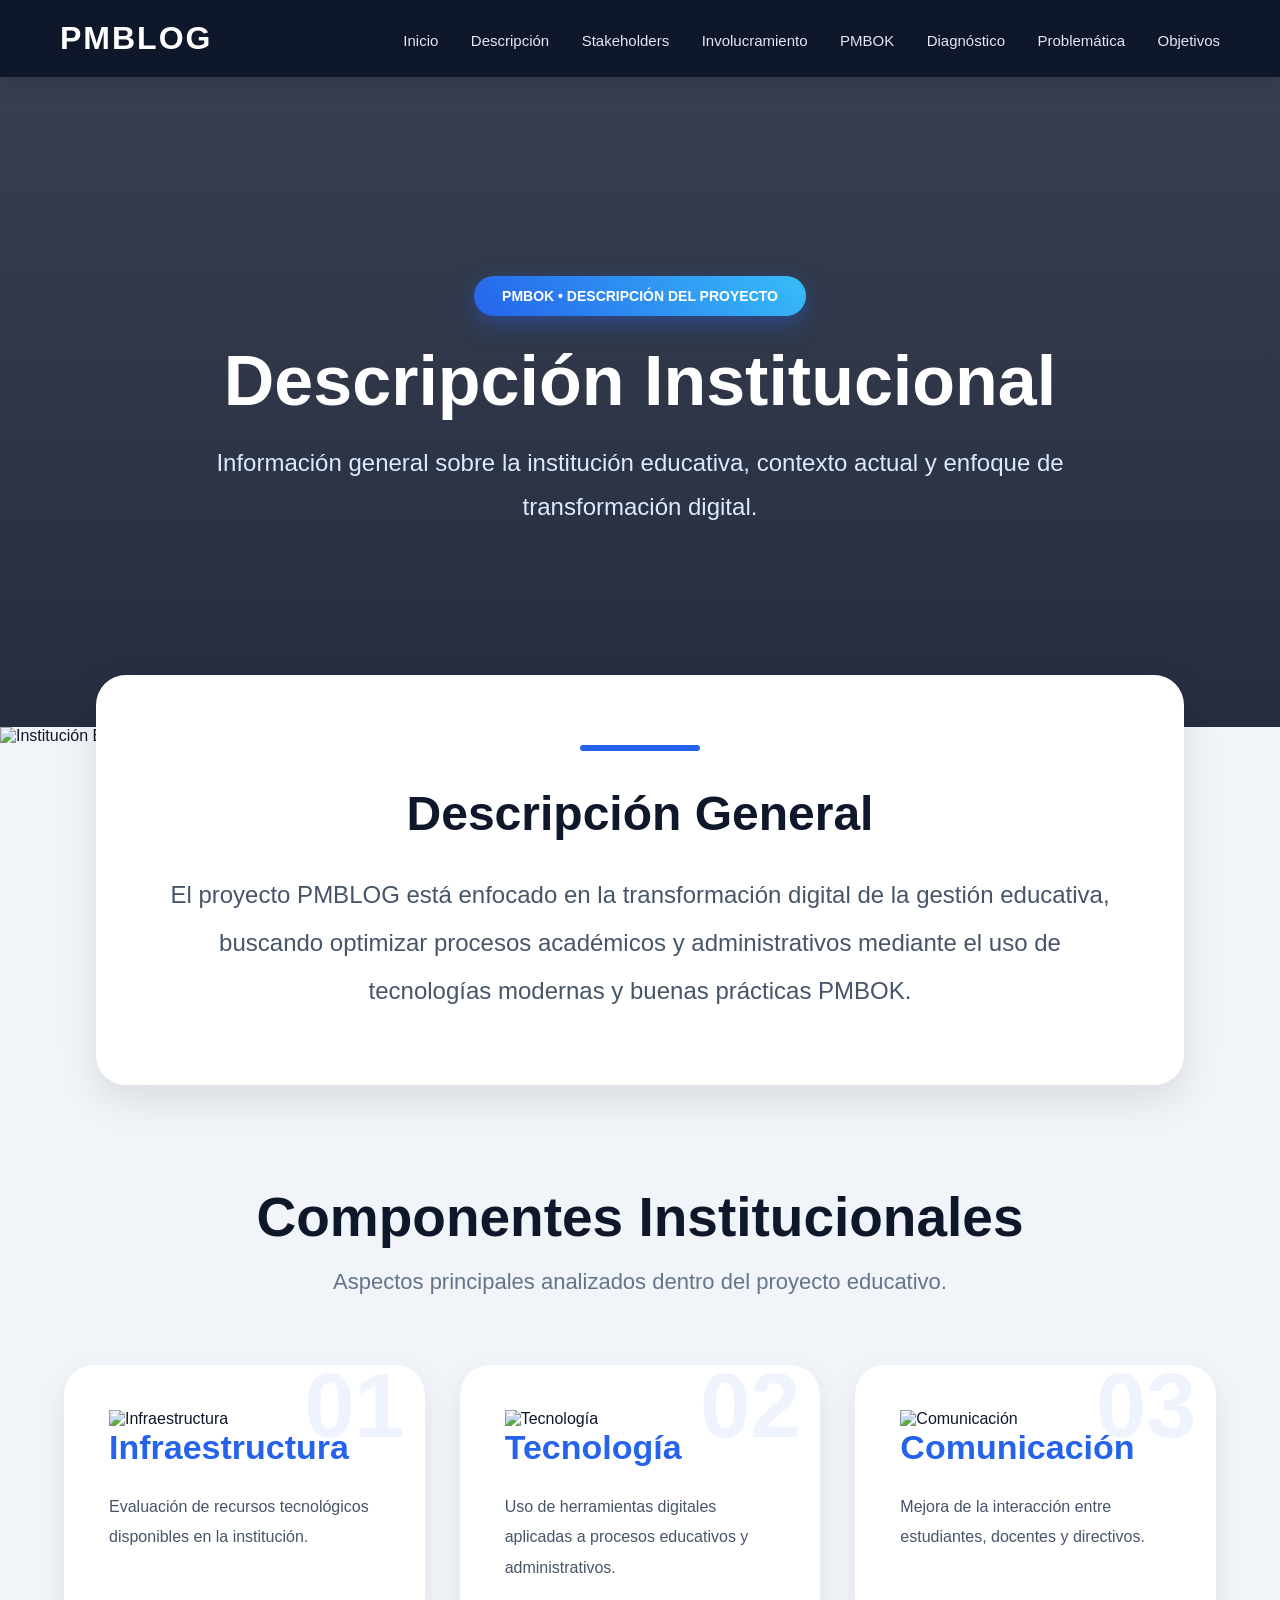
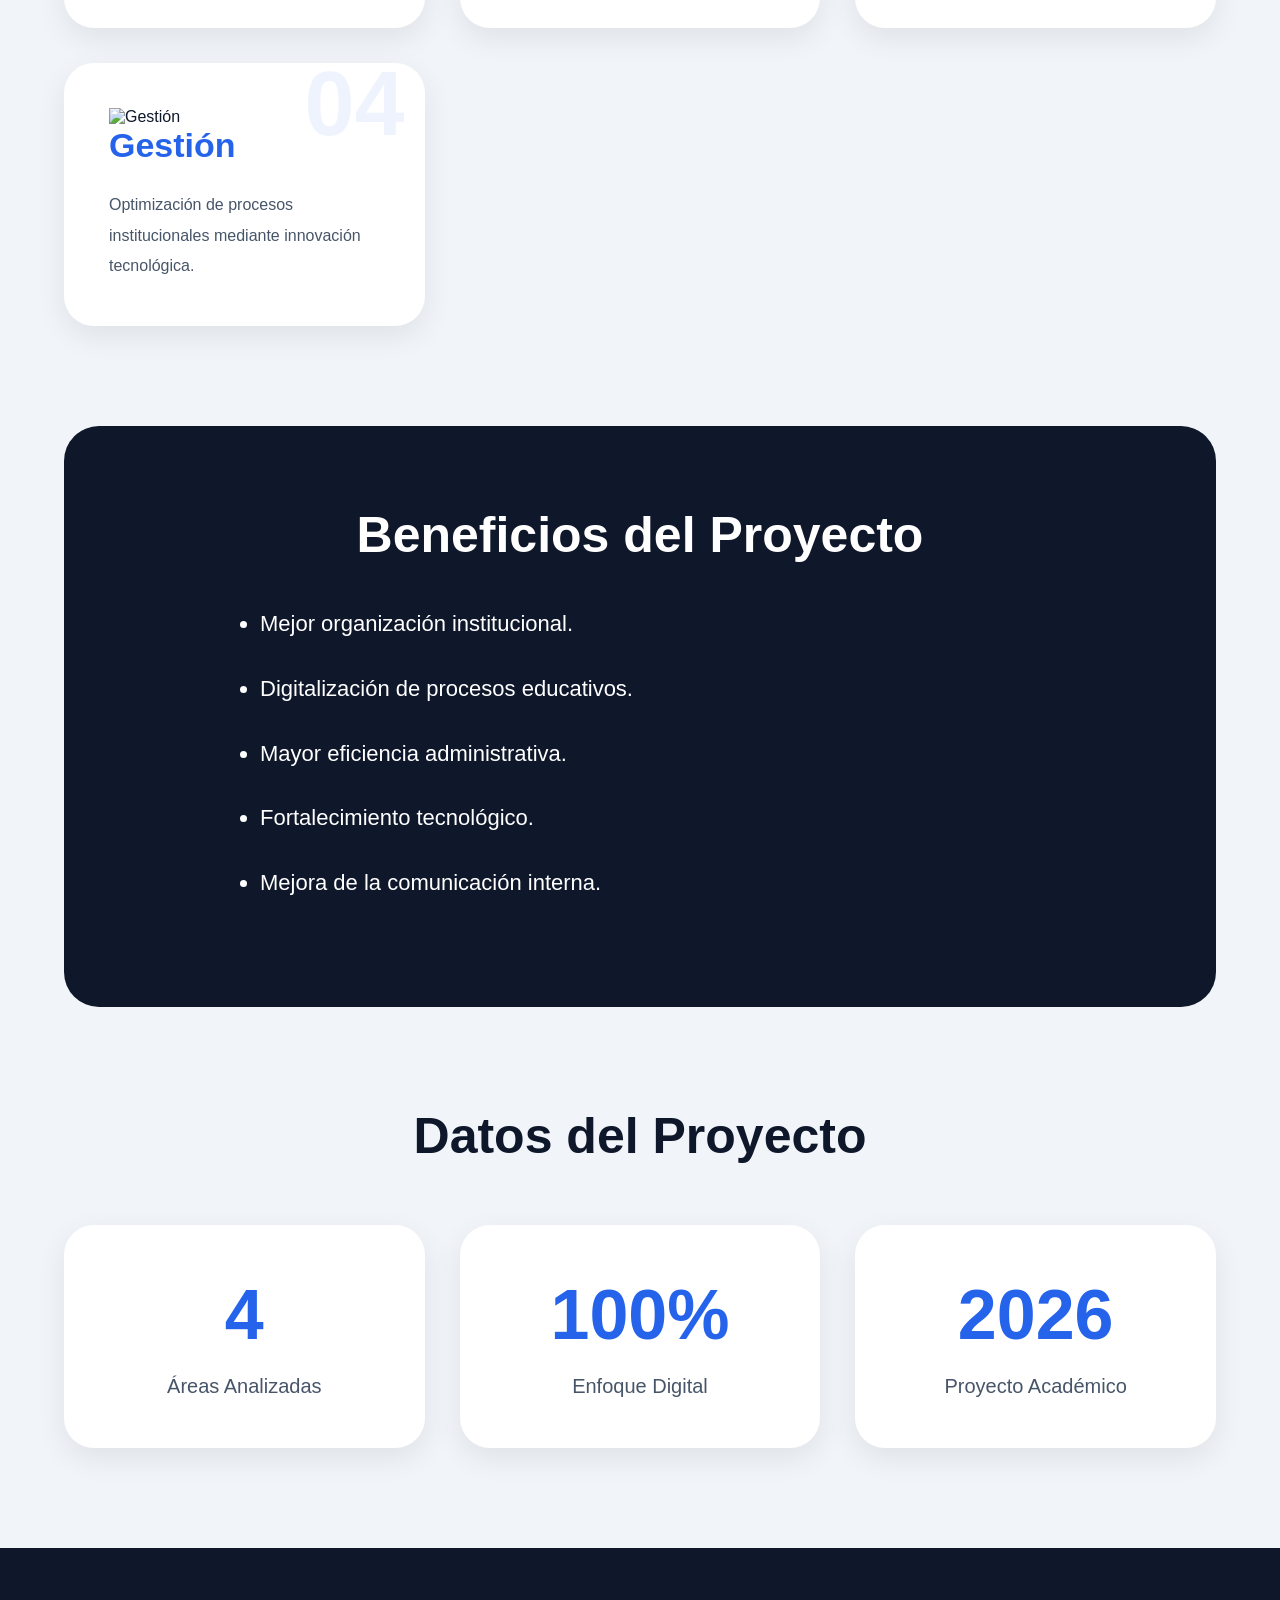
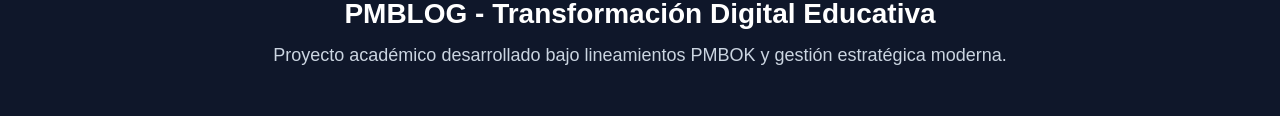
==== commit 25b55d12: "Rediseño moderno de la pagina principal 48" ====
--- a/descripcion.html
+++ b/descripcion.html
@@ -7,7 +7,7 @@
 
     <meta name="viewport" content="width=device-width, initial-scale=1.0">
 
-    <title>Descripción del Proyecto - PMBLOG</title>
+    <title>Descripción - PMBLOG</title>
 
     <link rel="stylesheet" href="styles.css">
 
@@ -38,336 +38,258 @@
 
 </header>
 
-<!-- HERO FUTURISTA -->
-
-<section class="hero-futurista">
-
-    <div class="hero-overlay"></div>
-
-    <div class="hero-futurista-content">
+<!-- HERO -->
+
+<section class="hero-objetivos">
+
+    <div class="hero-objetivos-content">
 
         <span class="categoria">
-            TRANSFORMACIÓN DIGITAL EDUCATIVA
+            PMBOK • DESCRIPCIÓN DEL PROYECTO
         </span>
 
         <h1>
-            Descripción del Proyecto
+            Descripción Institucional
         </h1>
 
         <p>
-            Modernización tecnológica del
-            Colegio Peruano Francés mediante
-            estrategias innovadoras y buenas
-            prácticas PMBOK.
+            Información general sobre
+            la institución educativa,
+            contexto actual y enfoque
+            de transformación digital.
         </p>
 
     </div>
 
 </section>
 
-<!-- DESCRIPCIÓN -->
-
-<section class="bloque-futurista">
-
-    <div class="bloque-img">
-
-        <img
-        src="https://images.unsplash.com/photo-1509062522246-3755977927d7">
-
-    </div>
-
-    <div class="bloque-info">
-
-        <span class="mini-tag">
-            INSTITUCIÓN
-        </span>
+<!-- IMAGEN PRINCIPAL -->
+
+<section class="imagen-principal">
+
+    <img src="https://images.unsplash.com/photo-1509062522246-3755977927d7?q=80&w=1400&auto=format&fit=crop"
+         alt="Institución Educativa">
+
+</section>
+
+<!-- DESCRIPCIÓN GENERAL -->
+
+<section class="objetivo-general">
+
+    <div class="linea-top"></div>
+
+    <h2>
+        Descripción General
+    </h2>
+
+    <p>
+        El proyecto PMBLOG está enfocado
+        en la transformación digital
+        de la gestión educativa,
+        buscando optimizar procesos
+        académicos y administrativos
+        mediante el uso de tecnologías
+        modernas y buenas prácticas PMBOK.
+    </p>
+
+</section>
+
+<!-- COMPONENTES -->
+
+<section class="objetivos-especificos">
+
+    <div class="titulo-formal">
 
         <h2>
-            Descripción General
+            Componentes Institucionales
         </h2>
 
         <p>
-            La Institución Educativa Peruano Francés,
-            ubicada en Villa El Salvador,
-            brinda formación en los niveles
-            inicial, primaria y secundaria.
+            Aspectos principales analizados
+            dentro del proyecto educativo.
         </p>
 
-        <p>
-            Actualmente combina procesos
-            tradicionales con herramientas
-            digitales parciales, evidenciando
-            oportunidades de modernización
-            institucional.
-        </p>
-
-    </div>
-
-</section>
-
-<!-- MISION VISION -->
-
-<section class="mvv-futurista">
-
-    <div class="mvv-box">
-
-        <div class="mvv-top">
-            🎯
-        </div>
-
-        <h2>
-            Misión
-        </h2>
-
-        <p>
-            Brindar una educación integral
-            mediante procesos innovadores
-            y el uso eficiente de tecnologías digitales.
-        </p>
-
-    </div>
-
-    <div class="mvv-box">
-
-        <div class="mvv-top">
-            🚀
-        </div>
-
-        <h2>
-            Visión
-        </h2>
-
-        <p>
-            Ser una institución educativa líder
-            en transformación digital e innovación académica.
-        </p>
-
-    </div>
-
-    <div class="mvv-box">
-
-        <div class="mvv-top">
-            ⭐
-        </div>
-
-        <h2>
-            Valores
-        </h2>
-
-        <p>
-            Innovación, responsabilidad,
-            compromiso, ética profesional
-            y mejora continua.
-        </p>
-
-    </div>
-
-</section>
-
-<!-- OBJETIVOS -->
-
-<section class="objetivos-futuristas">
-
-    <div class="titulo-central">
-
-        <span>
-            OBJETIVOS
-        </span>
-
-        <h2>
-            Metas del Proyecto
-        </h2>
-
-    </div>
-
-    <div class="objetivos-grid-futurista">
-
-        <div class="objetivo-card">
-
-            <div class="numero">
+    </div>
+
+    <div class="objetivos-grid">
+
+        <!-- ITEM -->
+
+        <div class="objetivo-item">
+
+            <img src="https://images.unsplash.com/photo-1523240795612-9a054b0db644?q=80&w=900&auto=format&fit=crop"
+                 alt="Infraestructura">
+
+            <div class="objetivo-numero">
                 01
             </div>
 
             <h3>
-                Evaluar
+                Infraestructura
             </h3>
 
             <p>
-                Analizar el nivel
-                de madurez digital
-                institucional.
-            </p>
-
-        </div>
-
-        <div class="objetivo-card">
-
-            <div class="numero">
+                Evaluación de recursos
+                tecnológicos disponibles
+                en la institución.
+            </p>
+
+        </div>
+
+        <!-- ITEM -->
+
+        <div class="objetivo-item">
+
+            <img src="https://images.unsplash.com/photo-1516321497487-e288fb19713f?q=80&w=900&auto=format&fit=crop"
+                 alt="Tecnología">
+
+            <div class="objetivo-numero">
                 02
             </div>
 
             <h3>
-                Identificar
+                Tecnología
             </h3>
 
             <p>
-                Detectar brechas
-                tecnológicas y procesos manuales.
-            </p>
-
-        </div>
-
-        <div class="objetivo-card">
-
-            <div class="numero">
+                Uso de herramientas digitales
+                aplicadas a procesos educativos
+                y administrativos.
+            </p>
+
+        </div>
+
+        <!-- ITEM -->
+
+        <div class="objetivo-item">
+
+            <img src="https://images.unsplash.com/photo-1524178232363-1fb2b075b655?q=80&w=900&auto=format&fit=crop"
+                 alt="Comunicación">
+
+            <div class="objetivo-numero">
                 03
             </div>
 
             <h3>
-                Implementar
+                Comunicación
             </h3>
 
             <p>
-                Proponer soluciones
-                tecnológicas innovadoras.
-            </p>
-
-        </div>
-
-        <div class="objetivo-card">
-
-            <div class="numero">
+                Mejora de la interacción
+                entre estudiantes,
+                docentes y directivos.
+            </p>
+
+        </div>
+
+        <!-- ITEM -->
+
+        <div class="objetivo-item">
+
+            <img src="https://images.unsplash.com/photo-1450101499163-c8848c66ca85?q=80&w=900&auto=format&fit=crop"
+                 alt="Gestión">
+
+            <div class="objetivo-numero">
                 04
             </div>
 
             <h3>
-                Capacitar
+                Gestión
             </h3>
 
             <p>
-                Fortalecer competencias
-                digitales institucionales.
-            </p>
-
-        </div>
-
-    </div>
-
-</section>
-
-<!-- JUSTIFICACIÓN -->
-
-<section class="banner-justificacion">
-
-    <div class="glass-box">
-
-        <span>
-            JUSTIFICACIÓN
-        </span>
+                Optimización de procesos
+                institucionales mediante
+                innovación tecnológica.
+            </p>
+
+        </div>
+
+    </div>
+
+</section>
+
+<!-- BENEFICIOS -->
+
+<section class="resultados-formales">
+
+    <div class="resultado-box">
 
         <h2>
-            Necesidad de Transformación Digital
+            Beneficios del Proyecto
         </h2>
 
-        <p>
-            El diagnóstico institucional evidenció
-            limitaciones tecnológicas,
-            duplicidad de procesos
-            y dificultades en la comunicación
-            académica y administrativa.
-        </p>
-
-    </div>
-
-</section>
-
-<!-- ALCANCE -->
-
-<section class="alcance-section">
-
-    <div class="titulo-central">
-
-        <span>
-            ALCANCE
-        </span>
-
-        <h2>
-            Componentes del Proyecto
-        </h2>
-
-    </div>
-
-    <div class="timeline">
-
-        <div class="timeline-item">
-
-            <div class="timeline-dot"></div>
-
-            <div class="timeline-content">
-
-                <h3>
-                    Diagnóstico Institucional
-                </h3>
-
-                <p>
-                    Evaluación del entorno tecnológico actual.
-                </p>
-
-            </div>
-
-        </div>
-
-        <div class="timeline-item">
-
-            <div class="timeline-dot"></div>
-
-            <div class="timeline-content">
-
-                <h3>
-                    Identificación de Problemas
-                </h3>
-
-                <p>
-                    Análisis de brechas y limitaciones digitales.
-                </p>
-
-            </div>
-
-        </div>
-
-        <div class="timeline-item">
-
-            <div class="timeline-dot"></div>
-
-            <div class="timeline-content">
-
-                <h3>
-                    Diseño de Soluciones
-                </h3>
-
-                <p>
-                    Propuesta de herramientas y plataformas digitales.
-                </p>
-
-            </div>
-
-        </div>
-
-        <div class="timeline-item">
-
-            <div class="timeline-dot"></div>
-
-            <div class="timeline-content">
-
-                <h3>
-                    Implementación
-                </h3>
-
-                <p>
-                    Estrategias para la ejecución del proyecto.
-                </p>
-
-            </div>
+        <ul>
+
+            <li>
+                Mejor organización institucional.
+            </li>
+
+            <li>
+                Digitalización de procesos educativos.
+            </li>
+
+            <li>
+                Mayor eficiencia administrativa.
+            </li>
+
+            <li>
+                Fortalecimiento tecnológico.
+            </li>
+
+            <li>
+                Mejora de la comunicación interna.
+            </li>
+
+        </ul>
+
+    </div>
+
+</section>
+
+<!-- INDICADORES -->
+
+<section class="indicadores-formales">
+
+    <h2>
+        Datos del Proyecto
+    </h2>
+
+    <div class="indicadores-grid">
+
+        <div class="indicador-formal">
+
+            <span>
+                4
+            </span>
+
+            <p>
+                Áreas Analizadas
+            </p>
+
+        </div>
+
+        <div class="indicador-formal">
+
+            <span>
+                100%
+            </span>
+
+            <p>
+                Enfoque Digital
+            </p>
+
+        </div>
+
+        <div class="indicador-formal">
+
+            <span>
+                2026
+            </span>
+
+            <p>
+                Proyecto Académico
+            </p>
 
         </div>
 
@@ -384,12 +306,13 @@
     </h3>
 
     <p>
-        Proyecto académico basado
-        en buenas prácticas PMBOK.
+        Proyecto académico desarrollado
+        bajo lineamientos PMBOK
+        y gestión estratégica moderna.
     </p>
 
 </footer>
 
 </body>
 
-</html> +</html>
--- a/styles.css
+++ b/styles.css
@@ -1,3 +1,5 @@
+
+
 *{
     margin:0;
     padding:0;
@@ -2659,4 +2661,1396 @@
         padding-left:70px;
     }
 
-}+}
+.descripcion-arbol{
+    margin-top: 20px;
+    text-align: center;
+    font-size: 18px;
+    line-height: 1.6;
+    color: #444;
+    max-width: 900px;
+    margin-left: auto;
+    margin-right: auto;
+}
+/* =========================
+   RESET
+========================= */
+
+*{
+    margin:0;
+    padding:0;
+    box-sizing:border-box;
+}
+
+html{
+    scroll-behavior:smooth;
+}
+
+body{
+    font-family:'Poppins',sans-serif;
+    background:#f1f5f9;
+    color:#0f172a;
+    overflow-x:hidden;
+}
+
+/* =========================
+   HEADER
+========================= */
+
+.header{
+    position:fixed;
+    top:0;
+    width:100%;
+    z-index:1000;
+
+    display:flex;
+    justify-content:space-between;
+    align-items:center;
+
+    padding:20px 70px;
+
+    background:rgba(15,23,42,.88);
+
+    backdrop-filter:blur(12px);
+
+    border-bottom:
+    1px solid rgba(255,255,255,.08);
+}
+
+.logo{
+    color:white;
+    font-size:32px;
+    font-weight:700;
+    letter-spacing:2px;
+}
+
+nav a{
+    color:#e2e8f0;
+    text-decoration:none;
+    margin-left:28px;
+    font-size:15px;
+    font-weight:500;
+    transition:.3s;
+    position:relative;
+}
+
+nav a:hover{
+    color:#38bdf8;
+}
+
+nav a::after{
+
+    content:"";
+
+    position:absolute;
+
+    left:0;
+    bottom:-8px;
+
+    width:0%;
+    height:2px;
+
+    background:#38bdf8;
+
+    transition:.3s;
+}
+
+nav a:hover::after{
+    width:100%;
+}
+
+/* =========================
+   HERO
+========================= */
+
+.hero-home{
+
+    min-height:100vh;
+
+    background:
+    linear-gradient(
+        rgba(2,6,23,.80),
+        rgba(15,23,42,.88)
+    ),
+    url("https://images.unsplash.com/photo-1522202176988-66273c2fd55f");
+
+    background-size:cover;
+    background-position:center;
+
+    position:relative;
+
+    display:flex;
+    justify-content:center;
+    align-items:center;
+
+    text-align:center;
+
+    padding:140px 20px 80px;
+}
+
+.hero-home::before{
+
+    content:"";
+
+    position:absolute;
+
+    width:500px;
+    height:500px;
+
+    background:
+    rgba(59,130,246,.18);
+
+    border-radius:50%;
+
+    top:-120px;
+    left:-120px;
+
+    filter:blur(80px);
+}
+
+.hero-home::after{
+
+    content:"";
+
+    position:absolute;
+
+    width:400px;
+    height:400px;
+
+    background:
+    rgba(14,165,233,.12);
+
+    border-radius:50%;
+
+    bottom:-120px;
+    right:-120px;
+
+    filter:blur(90px);
+}
+
+.hero-home-content{
+    position:relative;
+    z-index:2;
+    max-width:1000px;
+}
+
+.hero-badge{
+
+    display:inline-block;
+
+    background:
+    linear-gradient(
+        45deg,
+        #2563eb,
+        #38bdf8
+    );
+
+    color:white;
+
+    padding:12px 24px;
+
+    border-radius:50px;
+
+    font-size:14px;
+
+    font-weight:600;
+
+    letter-spacing:1px;
+
+    box-shadow:
+    0 10px 30px rgba(37,99,235,.4);
+}
+
+.hero-home h1{
+
+    color:white;
+
+    font-size:78px;
+
+    line-height:1.1;
+
+    margin-top:30px;
+
+    font-weight:700;
+
+    text-shadow:
+    0 10px 30px rgba(0,0,0,.5);
+}
+
+.hero-home p{
+
+    color:#dbeafe;
+
+    font-size:22px;
+
+    line-height:1.8;
+
+    margin-top:25px;
+
+    max-width:850px;
+
+    margin-left:auto;
+    margin-right:auto;
+}
+
+/* =========================
+   BUTTONS
+========================= */
+
+.hero-buttons{
+
+    margin-top:40px;
+
+    display:flex;
+    justify-content:center;
+    gap:20px;
+
+    flex-wrap:wrap;
+}
+
+.btn-primary,
+.btn-secondary{
+
+    padding:15px 32px;
+
+    border-radius:14px;
+
+    text-decoration:none;
+
+    font-weight:600;
+
+    transition:.3s;
+}
+
+.btn-primary{
+
+    background:
+    linear-gradient(
+        45deg,
+        #2563eb,
+        #38bdf8
+    );
+
+    color:white;
+
+    box-shadow:
+    0 10px 25px rgba(37,99,235,.35);
+}
+
+.btn-primary:hover{
+
+    transform:
+    translateY(-5px);
+
+    box-shadow:
+    0 15px 30px rgba(37,99,235,.45);
+}
+
+.btn-secondary{
+
+    border:1px solid rgba(255,255,255,.25);
+
+    color:white;
+
+    background:
+    rgba(255,255,255,.08);
+
+    backdrop-filter:blur(10px);
+}
+
+.btn-secondary:hover{
+
+    background:
+    rgba(255,255,255,.18);
+
+    transform:
+    translateY(-5px);
+}
+
+/* =========================
+   STATS
+========================= */
+
+.hero-stats{
+
+    margin-top:60px;
+
+    display:flex;
+    justify-content:center;
+    gap:30px;
+
+    flex-wrap:wrap;
+}
+
+.stat-box{
+
+    width:180px;
+
+    padding:28px;
+
+    border-radius:24px;
+
+    background:
+    rgba(255,255,255,.10);
+
+    backdrop-filter:blur(10px);
+
+    border:
+    1px solid rgba(255,255,255,.15);
+
+    transition:.4s;
+}
+
+.stat-box:hover{
+
+    transform:
+    translateY(-10px);
+
+    background:
+    rgba(255,255,255,.16);
+}
+
+.stat-box h2{
+
+    color:white;
+
+    font-size:42px;
+
+    margin-bottom:10px;
+}
+
+.stat-box span{
+
+    color:#cbd5e1;
+
+    font-size:15px;
+}
+
+/* =========================
+   SECTION TITLE
+========================= */
+
+.section-title{
+
+    text-align:center;
+
+    margin-bottom:60px;
+}
+
+.section-title span{
+
+    color:#2563eb;
+
+    font-weight:600;
+
+    letter-spacing:1px;
+
+    font-size:14px;
+}
+
+.section-title h2{
+
+    font-size:50px;
+
+    margin-top:15px;
+
+    color:#0f172a;
+}
+
+/* =========================
+   TEAM
+========================= */
+
+.team-section{
+
+    width:90%;
+
+    margin:auto;
+
+    padding:100px 0;
+}
+
+.team-grid{
+
+    display:grid;
+
+    grid-template-columns:
+    repeat(auto-fit,minmax(250px,1fr));
+
+    gap:35px;
+}
+
+.team-card{
+
+    background:white;
+
+    padding:40px 30px;
+
+    border-radius:30px;
+
+    text-align:center;
+
+    box-shadow:
+    0 10px 30px rgba(0,0,0,.08);
+
+    transition:.4s;
+}
+
+.team-card:hover{
+
+    transform:
+/* =========================
+   TEAM CARD
+========================= */
+
+.team-card{
+    transition:.3s;
+}
+
+.team-card:hover{
+    transform: translateY(-12px);
+    box-shadow: 0 20px 40px rgba(37,99,235,.18);
+}
+
+.team-circle{
+    width:90px;
+    height:90px;
+    margin:0 auto 25px;
+
+    border-radius:50%;
+    display:flex;
+    justify-content:center;
+    align-items:center;
+
+    font-size:34px;
+    font-weight:700;
+    color:#fff;
+
+    background: linear-gradient(45deg,#2563eb,#38bdf8);
+}
+
+.team-card h3{
+    font-size:24px;
+    margin-bottom:10px;
+}
+
+.team-card p{
+    color:#64748b;
+}
+
+/* =========================
+   BLOG CARDS
+========================= */
+
+.modern-blog{
+    width:90%;
+    margin:auto;
+    padding-bottom:100px;
+}
+
+.modern-grid{
+    display:grid;
+    grid-template-columns: repeat(auto-fit,minmax(300px,1fr));
+    gap:35px;
+}
+
+.modern-card{
+    background:#fff;
+    border-radius:28px;
+    overflow:hidden;
+
+    box-shadow:0 10px 30px rgba(0,0,0,.08);
+    transition:.4s;
+}
+
+.modern-card:hover{
+    transform: translateY(-12px);
+    box-shadow:0 20px 45px rgba(0,0,0,.15);
+}
+
+.card-image{
+    overflow:hidden;
+}
+
+.card-image img{
+    width:100%;
+    height:100px;
+    object-fit:cover;
+    transition:.5s;
+}
+
+.modern-card:hover img{
+    transform:scale(1.08);
+}
+
+.card-content{
+    padding:30px;
+}
+
+.card-tag{
+    display:inline-block;
+    padding:8px 16px;
+    border-radius:50px;
+
+    font-size:13px;
+    font-weight:600;
+
+    background:#dbeafe;
+    color:#2563eb;
+
+    margin-bottom:20px;
+}
+
+.card-content h2{
+    font-size:28px;
+    margin-bottom:18px;
+}
+
+.card-content p{
+    color:#475569;
+    line-height:1.8;
+    margin-bottom:25px;
+}
+
+.card-content a{
+    color:#2563eb;
+    font-weight:600;
+    text-decoration:none;
+}
+
+/* =========================
+   BANNER
+========================= */
+
+.banner-home{
+    width:90%;
+    margin:auto;
+    padding-bottom:100px;
+}
+
+.banner-box{
+    background: linear-gradient(135deg,#2563eb,#0ea5e9);
+    border-radius:35px;
+    padding:80px;
+    text-align:center;
+    color:#fff;
+
+    box-shadow:0 20px 45px rgba(37,99,235,.35);
+}
+
+.banner-box h2{
+    font-size:52px;
+    margin-bottom:20px;
+}
+
+.banner-box p{
+    font-size:22px;
+    line-height:1.8;
+}
+
+/* =========================
+   FOOTER
+========================= */
+
+.footer{
+    background:#0f172a;
+    color:#fff;
+    text-align:center;
+    padding:50px 20px;
+}
+
+.footer h3{
+    font-size:28px;
+    margin-bottom:15px;
+}
+
+.footer p{
+    color:#cbd5e1;
+}
+
+/* =========================
+   RESPONSIVE
+========================= */
+
+@media (max-width:900px){
+
+    .header{
+        flex-direction:column;
+        padding:20px;
+    }
+
+    nav{
+        margin-top:20px;
+        text-align:center;
+    }
+
+    nav a{
+        display:block;
+        margin:10px 0;
+    }
+
+    .hero-home h1{
+        font-size:48px;
+    }
+
+    .hero-home p{
+        font-size:18px;
+    }
+
+    .section-title h2{
+        font-size:38px;
+    }
+
+    .banner-box{
+        padding:50px 30px;
+    }
+
+    .banner-box h2{
+        font-size:36px;
+    }
+
+    .banner-box p{
+        font-size:18px;
+    }
+}
+/* =========================
+   IMÁGENES CONTROLADAS
+========================= */
+
+img{
+    max-width:100%;
+    height:auto;
+    display:block;
+}
+
+/* =========================
+   HERO LIMPIO
+========================= */
+
+.hero{
+    height:90vh;
+    display:flex;
+    justify-content:center;
+    align-items:center;
+    text-align:center;
+
+    padding:0 20px;
+}
+
+.hero-content{
+    max-width:800px;
+}
+
+/* =========================
+   CARDS MÁS CONTROLADAS
+========================= */
+
+.cards{
+    display:grid;
+    grid-template-columns:repeat(auto-fit,minmax(250px,1fr));
+    gap:25px;
+    width:90%;
+    margin:60px auto;
+}
+
+.card{
+    background:#fff;
+    padding:25px;
+    border-radius:20px;
+    box-shadow:0 10px 25px rgba(0,0,0,.08);
+    text-align:center;
+    transition:.3s;
+}
+
+.card:hover{
+    transform:translateY(-8px);
+}
+
+.card img{
+    width:100%;
+    height:180px;
+    object-fit:cover;
+    border-radius:15px;
+    margin-bottom:15px;
+}/* CONTROL GLOBAL DE IMÁGENES (OBLIGATORIO) */
+img{
+    max-width:100%;
+    height:auto;
+    display:block;
+}
+
+/* SI USAS IMÁGENES DE UN SÓLO TAMAÑO EN CARDS */
+.card img{
+    width:100%;
+    height:160px;
+    object-fit:cover;
+    border-radius:12px;
+}
+
+/* EVITA QUE HERO SE ROMPA POR IMÁGENES GRANDES */
+.hero img{
+    max-height:400px;
+    width:auto;
+    object-fit:cover;
+}
+/* =========================
+   FORZAR IMÁGENES PEQUEÑAS
+========================= */
+
+.card-image img,
+.modern-card img,
+.card img,
+.stake-img,
+.fase-card img,
+.problema-card img,
+.bloque-img img,
+.analisis-item img{
+
+    width:100% !important;
+
+    height:120px !important;
+
+    object-fit:cover !important;
+
+    border-radius:12px;
+}
+
+/* HEROES */
+
+.hero-home,
+.hero-futurista,
+.hero-pmbok,
+.hero-diagnostico,
+.hero-problematica,
+.hero-objetivos{
+
+    background-size:cover;
+    background-position:center;
+}
+
+/* RESPONSIVE */
+
+@media(max-width:900px){
+
+    .card-image img,
+    .modern-card img,
+    .card img,
+    .stake-img,
+    .fase-card img,
+    .problema-card img,
+    .bloque-img img,
+    .analisis-item img{
+
+        height:90px !important;
+    }
+
+}
+/* =====================================
+   ARREGLAR IMÁGENES DEL INDEX
+===================================== */
+
+.modern-card{
+    overflow:hidden;
+}
+
+.card-image{
+    width:100%;
+    height:140px; /* tamaño pequeño */
+    overflow:hidden;
+}
+
+.card-image img{
+
+    width:100%;
+
+    height:100%;
+
+    object-fit:cover;
+
+    display:block;
+}
+
+/* RESPONSIVE */
+
+@media(max-width:900px){
+
+    .card-image{
+        height:100px;
+    }
+
+}
+/* ===================================
+   CARDS ELEGANTES SIN IMÁGENES
+=================================== */
+
+.modern-clean{
+    padding:40px 30px;
+    text-align:center;
+    background:white;
+    border-radius:30px;
+    transition:.4s;
+    position:relative;
+    overflow:hidden;
+}
+
+.modern-clean::before{
+
+    content:"";
+
+    position:absolute;
+
+    top:-50px;
+    right:-50px;
+
+    width:140px;
+    height:140px;
+
+    background:rgba(37,99,235,.08);
+
+    border-radius:50%;
+}
+
+.modern-clean:hover{
+
+    transform:translateY(-12px);
+
+    box-shadow:
+    0 20px 45px rgba(37,99,235,.15);
+}
+
+.icon-box{
+
+    width:100px;
+    height:100px;
+
+    margin:0 auto 30px;
+
+    border-radius:25px;
+
+    display:flex;
+    justify-content:center;
+    align-items:center;
+
+    font-size:48px;
+
+    background:
+    linear-gradient(
+        135deg,
+        #2563eb,
+        #38bdf8
+    );
+
+    color:white;
+
+    box-shadow:
+    0 15px 30px rgba(37,99,235,.25);
+}
+
+.modern-clean h2{
+
+    font-size:30px;
+
+    margin-bottom:20px;
+
+    color:#0f172a;
+}
+
+.modern-clean p{
+
+    color:#475569;
+
+    line-height:1.9;
+
+    margin-bottom:25px;
+}
+
+.modern-clean a{
+
+    color:#2563eb;
+
+    text-decoration:none;
+
+    font-weight:600;
+
+    font-size:16px;
+} damelo compacto y de un solo estilo 
+
+/* =========================
+   RESET GENERAL
+========================= */
+
+*{
+    margin:0;
+    padding:0;
+    box-sizing:border-box;
+}
+
+html{
+    scroll-behavior:smooth;
+}
+
+body{
+    font-family:'Poppins',sans-serif;
+    background:#f1f5f9;
+    color:#0f172a;
+    overflow-x:hidden;
+}
+
+/* =========================
+   HEADER
+========================= */
+
+header{
+    position:sticky;
+    top:0;
+    z-index:1000;
+
+    display:flex;
+    justify-content:space-between;
+    align-items:center;
+
+    padding:20px 60px;
+
+    background:#0f172a;
+    box-shadow:0 5px 20px rgba(0,0,0,.15);
+}
+
+.logo{
+    color:white;
+    font-size:32px;
+    font-weight:700;
+}
+
+nav a{
+    color:#e2e8f0;
+    text-decoration:none;
+    margin-left:25px;
+    transition:.3s;
+}
+
+nav a:hover{
+    color:#38bdf8;
+}
+
+/* =========================
+   HERO
+========================= */
+
+.hero{
+    min-height:90vh;
+
+    background:
+    linear-gradient(rgba(15,23,42,.82),rgba(15,23,42,.9)),
+    url("../img/banner.jpg");
+
+    background-size:cover;
+    background-position:center;
+
+    display:flex;
+    justify-content:center;
+    align-items:center;
+
+    text-align:center;
+    padding:120px 20px;
+}
+
+.hero-content{
+    max-width:900px;
+}
+
+.badge{
+    display:inline-block;
+
+    background:linear-gradient(45deg,#2563eb,#38bdf8);
+
+    color:white;
+
+    padding:12px 24px;
+
+    border-radius:50px;
+
+    font-size:14px;
+    font-weight:600;
+
+    margin-bottom:25px;
+}
+
+.hero h1{
+    color:white;
+    font-size:70px;
+    line-height:1.1;
+    margin-bottom:25px;
+}
+
+.hero p{
+    color:#dbeafe;
+    font-size:22px;
+    line-height:1.8;
+}
+
+/* =========================
+   BOTONES
+========================= */
+
+.buttons{
+    margin-top:40px;
+
+    display:flex;
+    justify-content:center;
+    gap:20px;
+
+    flex-wrap:wrap;
+}
+
+.btn{
+    padding:15px 30px;
+    border-radius:14px;
+    text-decoration:none;
+    font-weight:600;
+    transition:.3s;
+}
+
+.btn-primary{
+    background:#2563eb;
+    color:white;
+}
+
+.btn-primary:hover{
+    background:#1d4ed8;
+    transform:translateY(-5px);
+}
+
+.btn-secondary{
+    background:white;
+    color:#0f172a;
+}
+
+.btn-secondary:hover{
+    transform:translateY(-5px);
+}
+
+/* =========================
+   TITULOS
+========================= */
+
+.section-title{
+    text-align:center;
+    margin-bottom:60px;
+}
+
+.section-title h2{
+    font-size:48px;
+    margin-bottom:15px;
+}
+
+.section-title p{
+    color:#64748b;
+    font-size:20px;
+}
+
+/* =========================
+   CARDS
+========================= */
+
+.cards{
+    width:90%;
+    margin:100px auto;
+
+    display:grid;
+
+    grid-template-columns:
+    repeat(auto-fit,minmax(280px,1fr));
+
+    gap:35px;
+}
+
+.card{
+    background:white;
+
+    padding:40px 30px;
+
+    border-radius:30px;
+
+    text-align:center;
+
+    transition:.4s;
+
+    box-shadow:
+    0 10px 30px rgba(0,0,0,.08);
+}
+
+.card:hover{
+    transform:translateY(-10px);
+    box-shadow:0 20px 40px rgba(37,99,235,.15);
+}
+
+.card img{
+    width:100%;
+    height:180px;
+    object-fit:cover;
+    border-radius:20px;
+    margin-bottom:25px;
+}
+
+.card h3{
+    font-size:28px;
+    margin-bottom:20px;
+    color:#2563eb;
+}
+
+.card p{
+    color:#475569;
+    line-height:1.8;
+}
+
+/* =========================
+   BLOQUES
+========================= */
+
+.section{
+    width:90%;
+    margin:100px auto;
+
+    display:grid;
+    grid-template-columns:1fr 1fr;
+
+    gap:50px;
+    align-items:center;
+}
+
+.section img{
+    width:100%;
+    border-radius:30px;
+    object-fit:cover;
+}
+
+.section-text h2{
+    font-size:48px;
+    margin-bottom:25px;
+}
+
+.section-text p{
+    font-size:20px;
+    line-height:1.9;
+    color:#475569;
+}
+
+/* =========================
+   STATS
+========================= */
+
+.stats{
+    width:90%;
+    margin:100px auto;
+
+    display:grid;
+
+    grid-template-columns:
+    repeat(auto-fit,minmax(220px,1fr));
+
+    gap:30px;
+}
+
+.stat{
+    background:white;
+
+    padding:40px;
+
+    border-radius:25px;
+
+    text-align:center;
+
+    box-shadow:
+    0 10px 25px rgba(0,0,0,.08);
+}
+
+.stat h2{
+    font-size:55px;
+    color:#2563eb;
+    margin-bottom:10px;
+}
+
+.stat span{
+    color:#64748b;
+}
+
+/* =========================
+   TIMELINE
+========================= */
+
+.timeline{
+    width:90%;
+    margin:100px auto;
+    position:relative;
+}
+
+.timeline::before{
+    content:"";
+    position:absolute;
+
+    left:30px;
+    top:0;
+
+    width:4px;
+    height:100%;
+
+    background:#2563eb;
+}
+
+.timeline-item{
+    position:relative;
+    padding-left:90px;
+    margin-bottom:50px;
+}
+
+.timeline-dot{
+    width:24px;
+    height:24px;
+
+    background:#2563eb;
+
+    border-radius:50%;
+
+    position:absolute;
+
+    left:20px;
+    top:10px;
+
+    border:5px solid #dbeafe;
+}
+
+.timeline-content{
+    background:white;
+
+    padding:35px;
+
+    border-radius:25px;
+
+    box-shadow:
+    0 10px 25px rgba(0,0,0,.08);
+}
+
+.timeline-content h3{
+    margin-bottom:15px;
+    color:#2563eb;
+}
+
+.timeline-content p{
+    color:#475569;
+    line-height:1.8;
+}
+
+/* =========================
+   BANNER
+========================= */
+
+.banner{
+    width:90%;
+    margin:100px auto;
+
+    background:
+    linear-gradient(45deg,#2563eb,#0ea5e9);
+
+    padding:90px 40px;
+
+    border-radius:35px;
+
+    text-align:center;
+
+    color:white;
+}
+
+.banner h2{
+    font-size:55px;
+    margin-bottom:25px;
+}
+
+.banner p{
+    font-size:22px;
+    line-height:1.8;
+}
+
+/* =========================
+   FOOTER
+========================= */
+
+footer{
+    background:#0f172a;
+    text-align:center;
+    padding:50px 20px;
+}
+
+footer h3{
+    color:white;
+    margin-bottom:15px;
+}
+
+footer p{
+    color:#cbd5e1;
+}
+
+/* =========================
+   IMÁGENES
+========================= */
+
+img{
+    max-width:100%;
+    height:auto;
+    display:block;
+}
+
+/* =========================
+   RESPONSIVE
+========================= */
+
+@media(max-width:900px){
+
+    header{
+        flex-direction:column;
+        padding:20px;
+    }
+
+    nav{
+        margin-top:20px;
+        text-align:center;
+    }
+
+    nav a{
+        display:block;
+        margin:10px 0;
+    }
+
+    .hero h1{
+        font-size:42px;
+    }
+
+    .hero p{
+        font-size:18px;
+    }
+
+    .section{
+        grid-template-columns:1fr;
+    }
+
+    .section-text h2{
+        font-size:35px;
+    }
+
+    .banner{
+        padding:50px 25px;
+    }
+
+    .banner h2{
+        font-size:38px;
+    }
+
+    .banner p{
+        font-size:18px;
+    }
+
+    .timeline-item{
+        padding-left:70px;
+    }
+
+}
+
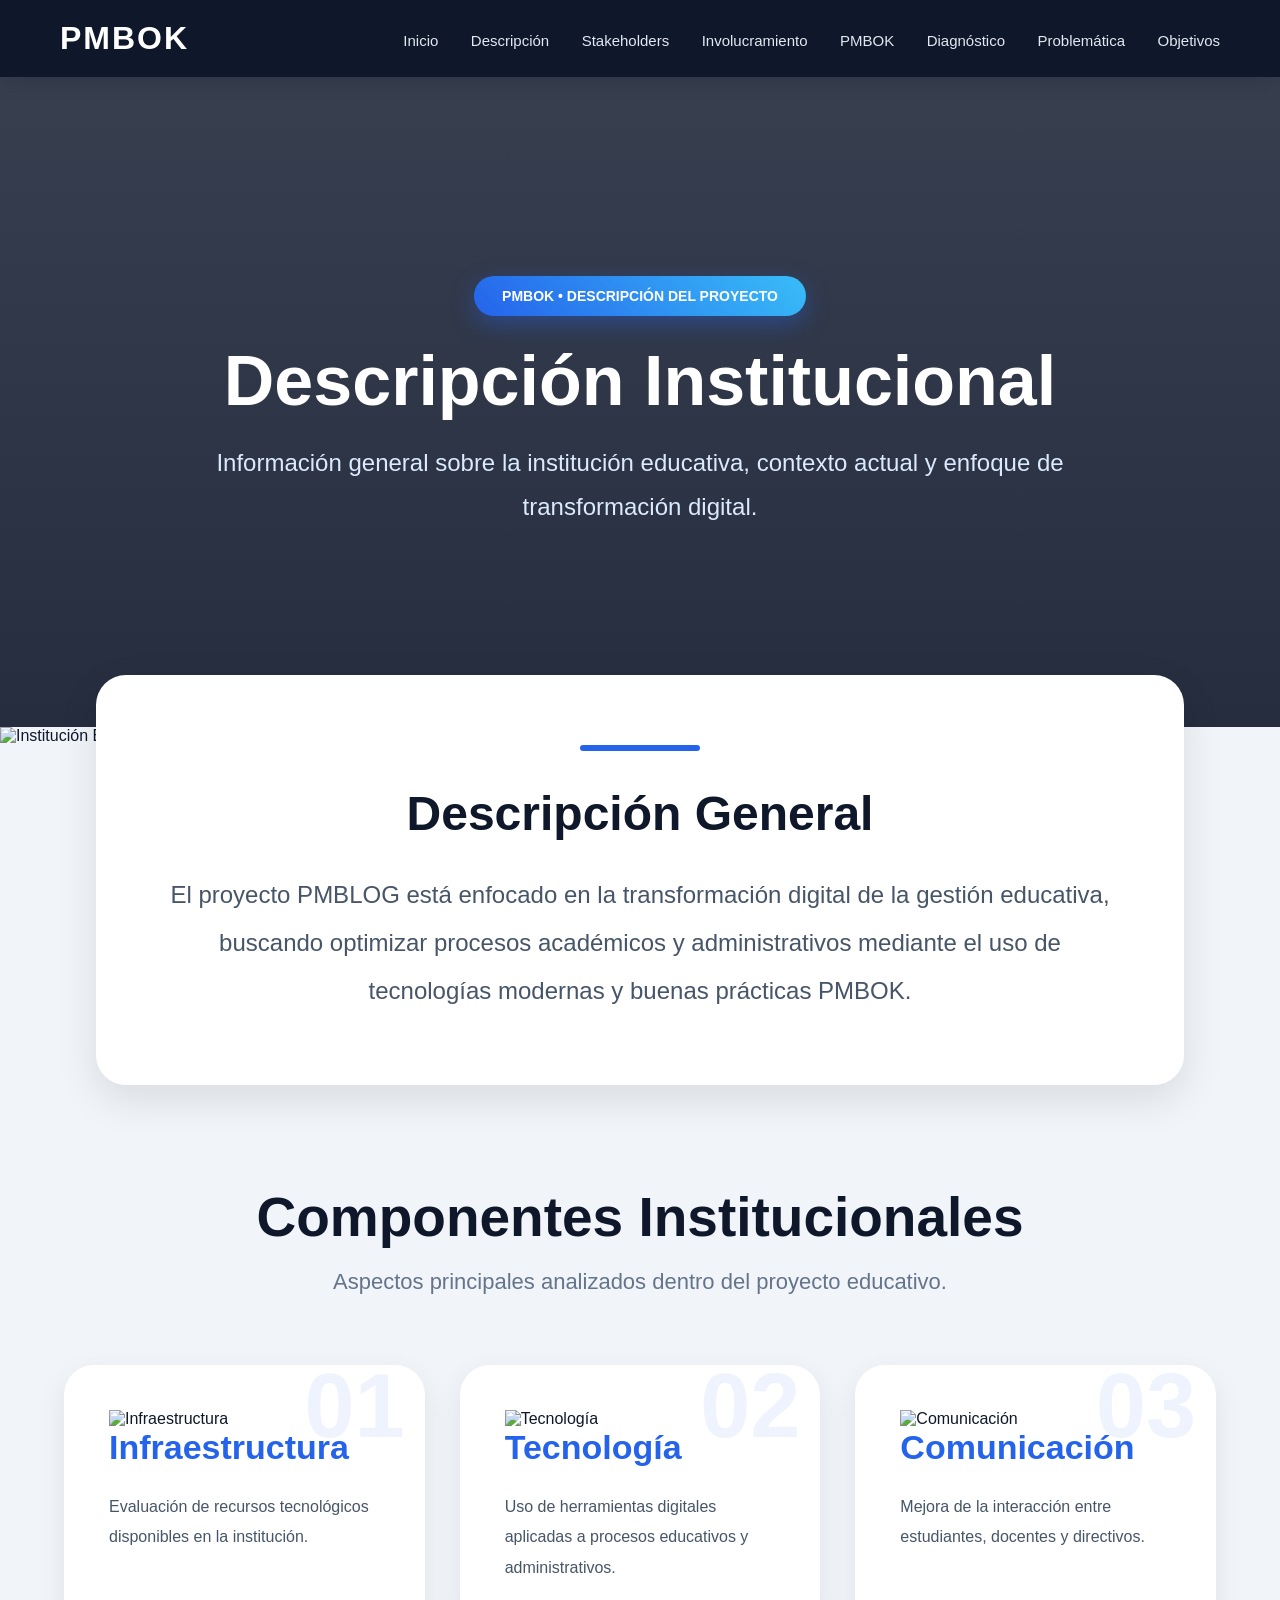
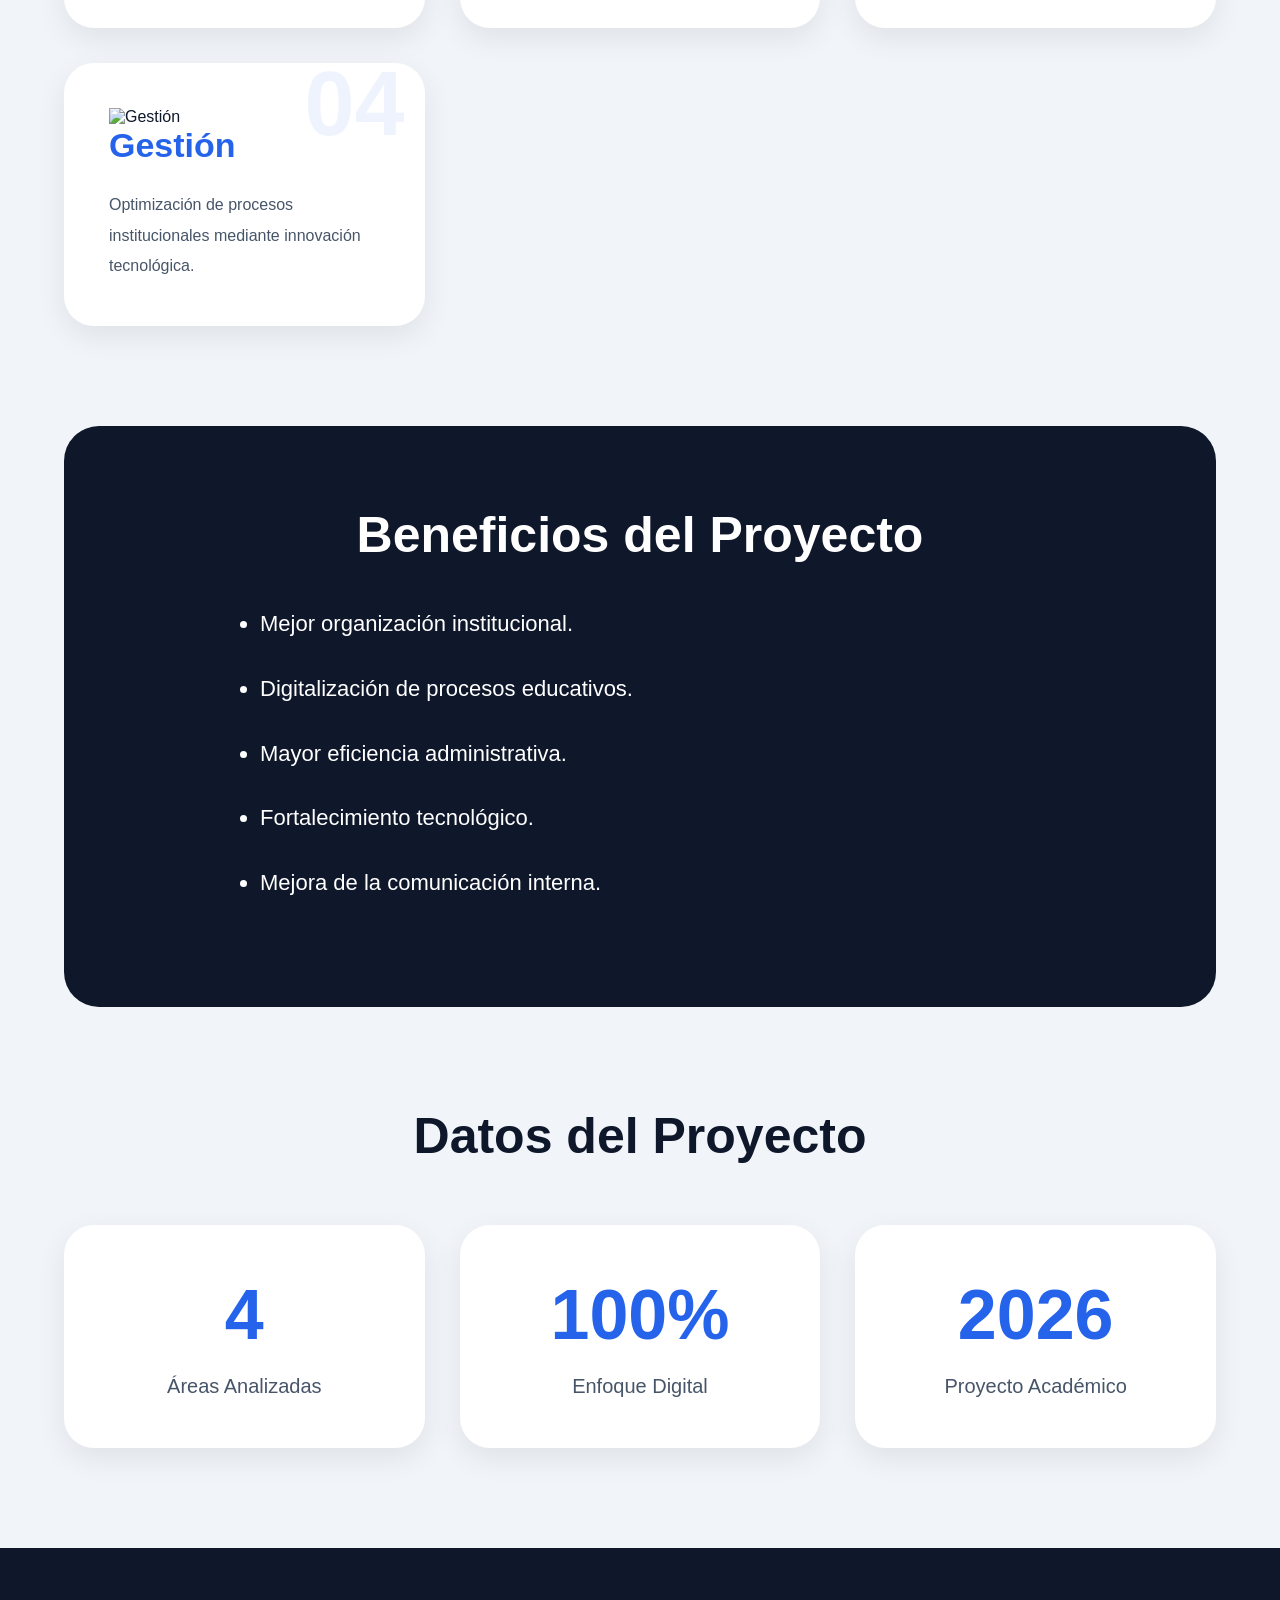
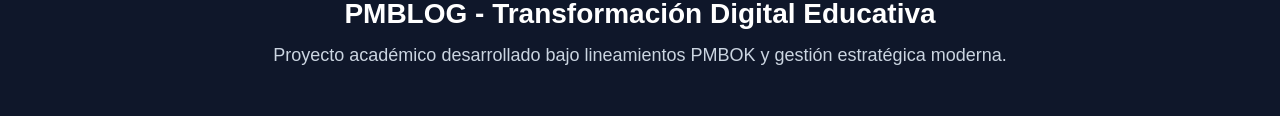
==== commit 47a07d49: "Se agrega diseño de stakeholders y mejoras visuales" ====
--- a/descripcion.html
+++ b/descripcion.html
@@ -20,7 +20,7 @@
 <header>
 
     <div class="logo">
-        PMBLOG
+        PMBOK
     </div>
 
     <nav>
@@ -28,6 +28,7 @@
         <a href="index.html">Inicio</a>
         <a href="descripcion.html">Descripción</a>
         <a href="stakeholders.html">Stakeholders</a>
+      
         <a href="involucramiento.html">Involucramiento</a>
         <a href="proceso.html">PMBOK</a>
         <a href="diagnostico.html">Diagnóstico</a>
--- a/styles.css
+++ b/styles.css
@@ -231,39 +231,7 @@
     margin:0 auto 35px auto;
 }
 
-/* STAKEHOLDERS */
-
-.contenedor-cards{
-    width:92%;
-    margin:60px auto;
-    text-align:center;
-}
-
-.stake-card{
-    width:30%;
-    background:white;
-    display:inline-block;
-    vertical-align:top;
-    margin:15px;
-    border-radius:20px;
-    overflow:hidden;
-    box-shadow:0 5px 20px rgba(0,0,0,0.08);
-    transition:0.3s;
-}
-
-.stake-card:hover{
-    transform:translateY(-8px);
-}
-
-.stake-img{
-    width:100%;
-    height:250px;
-    object-fit:cover;
-}
-
-.stake-info{
-    padding:25px;
-}
+
 
 .badge{
     background:#2563eb;
@@ -4054,3 +4022,367 @@
 
 }
 
+.sk-section {
+  padding: 2rem 0;
+  font-family: var(--font-sans);
+}
+
+.sk-header {
+  margin-bottom: 2rem;
+}
+
+.sk-header h2 {
+  font-size: 22px;
+  font-weight: 500;
+  margin: 0 0 8px;
+  color: var(--color-text-primary);
+}
+
+.sk-header p {
+  font-size: 14px;
+  color: var(--color-text-secondary);
+  margin: 0;
+  max-width: 480px;
+  line-height: 1.6;
+}
+
+.sk-featured {
+  display: grid;
+  grid-template-columns: 1fr 1fr;
+  gap: 0;
+  border-radius: 12px;
+  overflow: hidden;
+  border: 0.5px solid #e0e0e0;
+  margin-bottom: 1rem;
+  background: #ffffff;
+}
+
+.sk-featured img {
+  width: 100%;
+  height: 240px;
+  object-fit: cover;
+  object-position: center top;
+  display: block;
+}
+
+.sk-featured-content {
+  padding: 2rem;
+  display: flex;
+  flex-direction: column;
+  justify-content: center;
+  gap: 12px;
+}
+
+.sk-badge {
+  display: inline-block;
+  font-size: 11px;
+  font-weight: 500;
+  letter-spacing: 0.08em;
+  padding: 4px 10px;
+  border-radius: 100px;
+  background: #EEEDFE;
+  color: #3C3489;
+  width: fit-content;
+}
+
+.sk-featured-content h3 {
+  font-size: 22px;
+  font-weight: 500;
+  margin: 0;
+  color: #111;
+}
+
+.sk-featured-content p {
+  font-size: 14px;
+  color: #666;
+  margin: 0;
+  line-height: 1.6;
+}
+
+.sk-divider {
+  display: flex;
+  align-items: center;
+  gap: 8px;
+  margin: 1.5rem 0 1rem;
+}
+
+.sk-divider span {
+  font-size: 12px;
+  color: #999;
+  white-space: nowrap;
+}
+
+.sk-divider hr {
+  flex: 1;
+  border: none;
+  border-top: 0.5px solid #e0e0e0;
+}
+
+.sk-grid {
+  display: grid;
+  grid-template-columns: repeat(4, 1fr);
+  gap: 12px;
+}
+
+.sk-mini {
+  border-radius: 12px;
+  overflow: hidden;
+  border: 0.5px solid #e0e0e0;
+  background: #ffffff;
+  transition: border-color 0.2s;
+  cursor: default;
+}
+
+.sk-mini:hover {
+  border-color: #bbb;
+}
+
+.sk-mini img {
+  width: 100%;
+  height: 110px;
+  object-fit: cover;
+  object-position: center top;
+  display: block;
+}
+
+.sk-mini-body {
+  padding: 12px;
+}
+
+.sk-mini-body h3 {
+  font-size: 14px;
+  font-weight: 500;
+  margin: 0 0 4px;
+  color: #111;
+}
+
+.sk-mini-badge {
+  font-size: 11px;
+  color: #888;
+}
+/* ── Stakeholders ── */
+
+.stakeholders-section {
+  padding: 2.5rem 0;
+  font-family: sans-serif;
+}
+
+.sk-header {
+  margin-bottom: 2rem;
+}
+
+.sk-label {
+  font-size: 10px;
+  font-weight: 500;
+  letter-spacing: 0.12em;
+  text-transform: uppercase;
+  color: #aaa;
+  display: block;
+  margin-bottom: 6px;
+}
+
+.sk-header h2 {
+  font-size: 22px;
+  font-weight: 500;
+  color: #111;
+  margin-bottom: 8px;
+}
+
+.sk-header p {
+  font-size: 13px;
+  color: #666;
+  line-height: 1.7;
+  max-width: 520px;
+}
+
+/* Card destacada */
+
+.sk-featured {
+  display: grid;
+  grid-template-columns: 1fr 1fr;
+  border: 0.5px solid #e0e0e0;
+  border-radius: 12px;
+  overflow: hidden;
+  margin-bottom: 12px;
+  background: #fff;
+}
+
+.sk-featured-img img {
+  width: 100%;
+  height: 300px;
+  object-fit: cover;
+  object-position: center 20%;
+  display: block;
+}
+
+.sk-featured-body {
+  padding: 2.5rem;
+  display: flex;
+  flex-direction: column;
+  justify-content: space-between;
+}
+
+.sk-featured-top {
+  display: flex;
+  flex-direction: column;
+  gap: 14px;
+}
+
+.sk-role-pill {
+  display: inline-block;
+  font-size: 10px;
+  font-weight: 500;
+  letter-spacing: 0.08em;
+  text-transform: uppercase;
+  padding: 5px 12px;
+  border-radius: 100px;
+  background: #EEEDFE;
+  color: #3C3489;
+  width: fit-content;
+}
+
+.sk-featured-body h3 {
+  font-size: 26px;
+  font-weight: 500;
+  color: #111;
+}
+
+.sk-featured-body > .sk-featured-top > p {
+  font-size: 13px;
+  color: #666;
+  line-height: 1.7;
+}
+
+.sk-featured-bottom {
+  border-top: 0.5px solid #e0e0e0;
+  padding-top: 16px;
+  display: flex;
+  gap: 24px;
+}
+
+.sk-stat {
+  display: flex;
+  flex-direction: column;
+  gap: 2px;
+}
+
+.sk-stat-num {
+  font-size: 18px;
+  font-weight: 500;
+  color: #111;
+}
+
+.sk-stat-label {
+  font-size: 10px;
+  color: #aaa;
+  text-transform: uppercase;
+  letter-spacing: 0.06em;
+}
+
+/* Separador */
+
+.sk-section-label {
+  font-size: 10px;
+  font-weight: 500;
+  letter-spacing: 0.1em;
+  text-transform: uppercase;
+  color: #aaa;
+  margin: 1.8rem 0 1rem;
+  display: flex;
+  align-items: center;
+  gap: 10px;
+}
+
+.sk-section-label::after {
+  content: '';
+  flex: 1;
+  border-top: 0.5px solid #e0e0e0;
+}
+
+/* Grid de 3 */
+
+.sk-grid {
+  display: grid;
+  grid-template-columns: repeat(3, 1fr);
+  gap: 10px;
+}
+
+.sk-card {
+  border: 0.5px solid #e0e0e0;
+  border-radius: 12px;
+  overflow: hidden;
+  background: #fff;
+  transition: border-color 0.2s;
+}
+
+.sk-card:hover {
+  border-color: #bbb;
+}
+
+.sk-card img {
+  width: 100%;
+  height: 130px;
+  object-fit: cover;
+  object-position: center 20%;
+  display: block;
+}
+
+.sk-card-body {
+  padding: 12px 14px;
+  display: flex;
+  flex-direction: column;
+  gap: 5px;
+}
+
+.sk-card-role {
+  font-size: 10px;
+  font-weight: 500;
+  letter-spacing: 0.1em;
+  text-transform: uppercase;
+  color: #534AB7;
+}
+
+.sk-card-name {
+  font-size: 15px;
+  font-weight: 500;
+  color: #111;
+}
+
+.sk-card-desc {
+  font-size: 11px;
+  color: #888;
+  line-height: 1.5;
+}
+
+/* Card ancha (padres) */
+
+.sk-fourth {
+  margin-top: 10px;
+}
+
+.sk-card-wide {
+  display: grid;
+  grid-template-columns: 160px 1fr;
+  border: 0.5px solid #e0e0e0;
+  border-radius: 12px;
+  overflow: hidden;
+  background: #fff;
+  transition: border-color 0.2s;
+}
+
+.sk-card-wide:hover {
+  border-color: #bbb;
+}
+
+.sk-card-wide img {
+  width: 160px;
+  height: 100%;
+  object-fit: cover;
+  object-position: center 20%;
+  display: block;
+}
+
+.sk-card-wide .sk-card-body {
+  justify-content: center;
+  padding: 20px 24px;
+}
